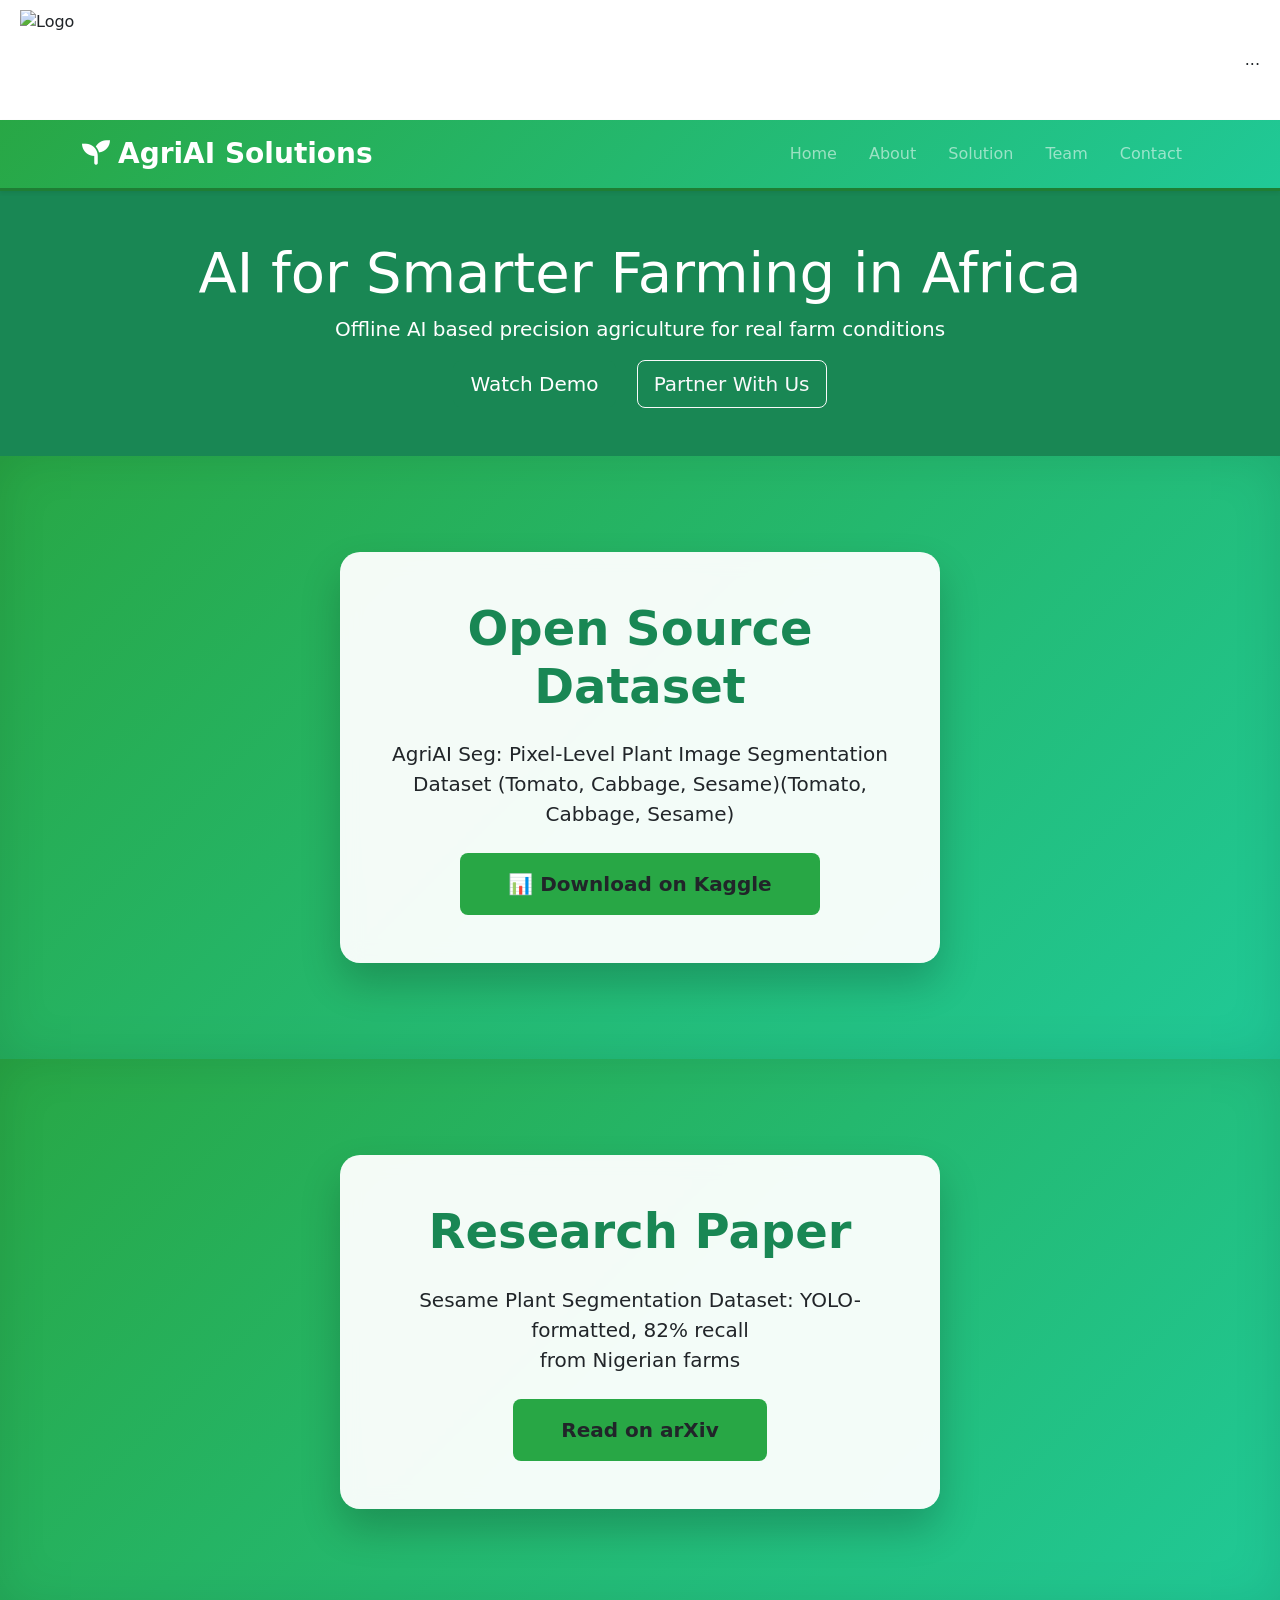
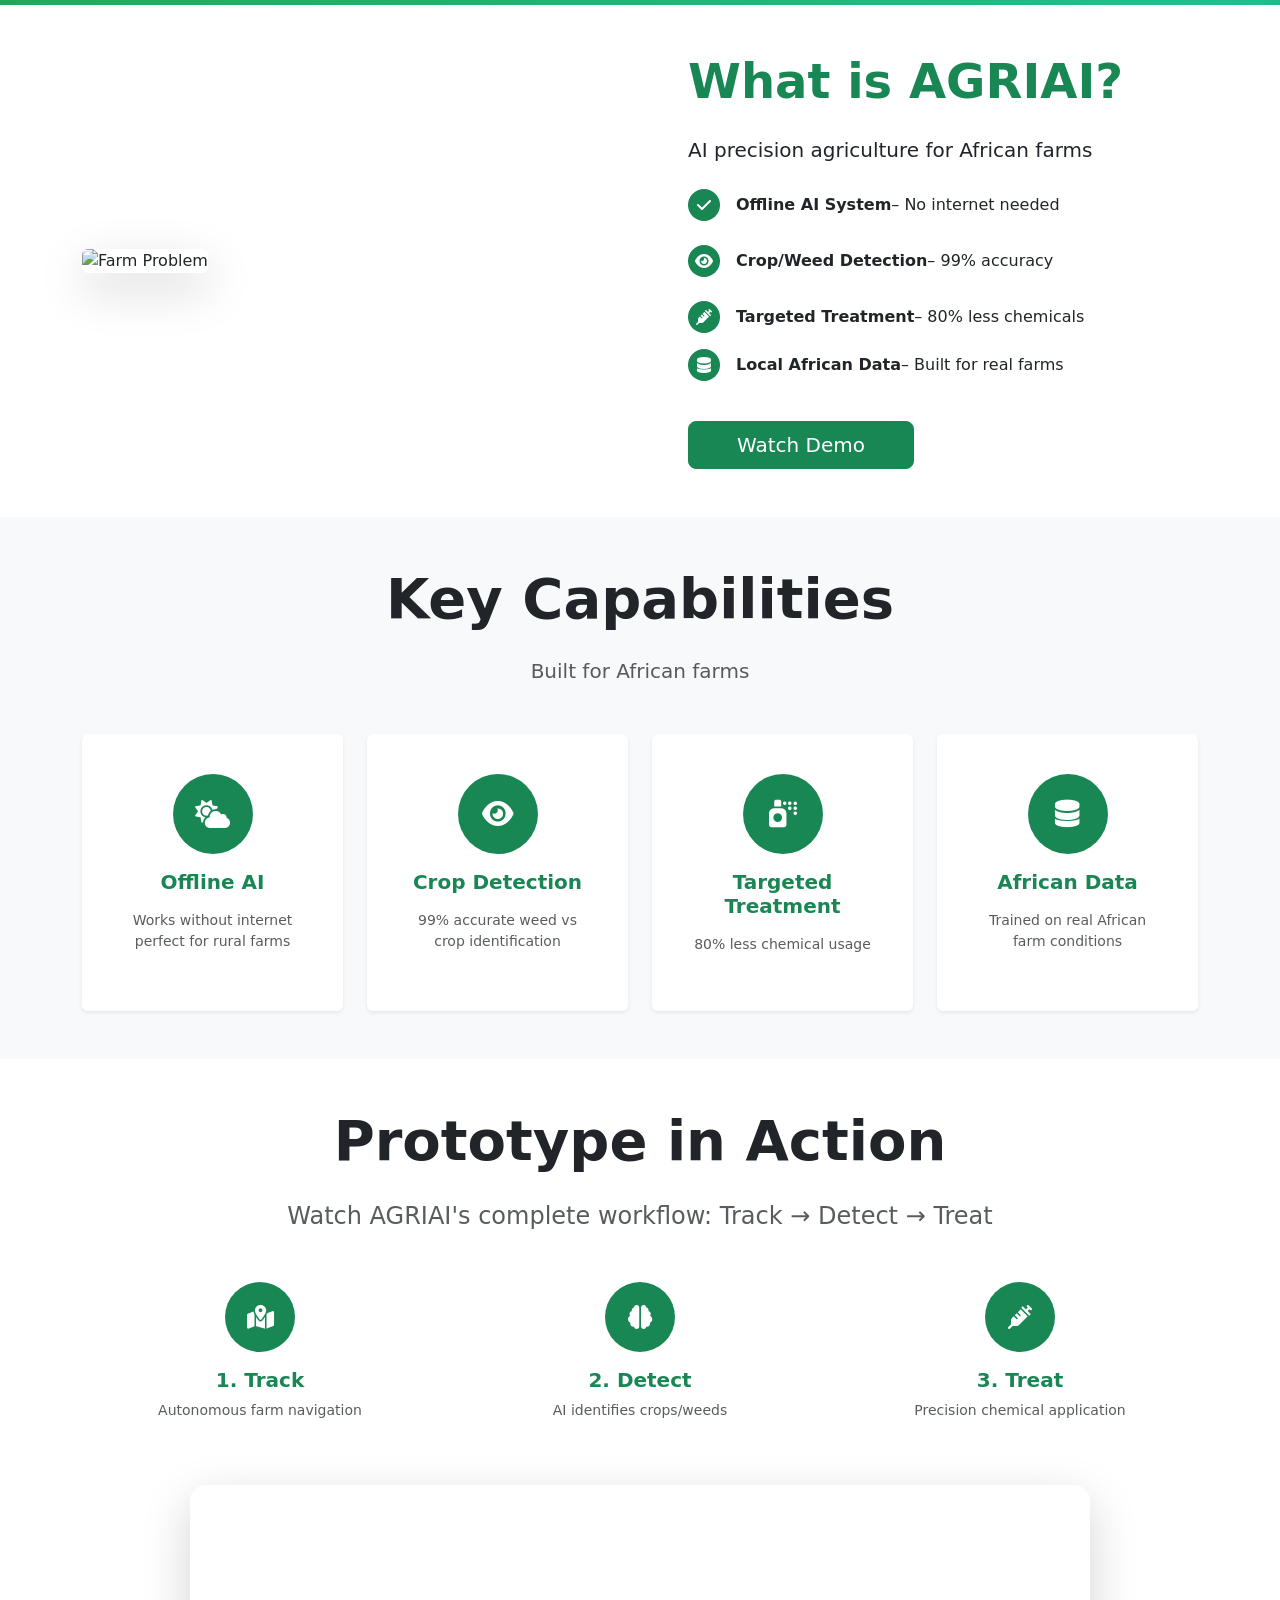
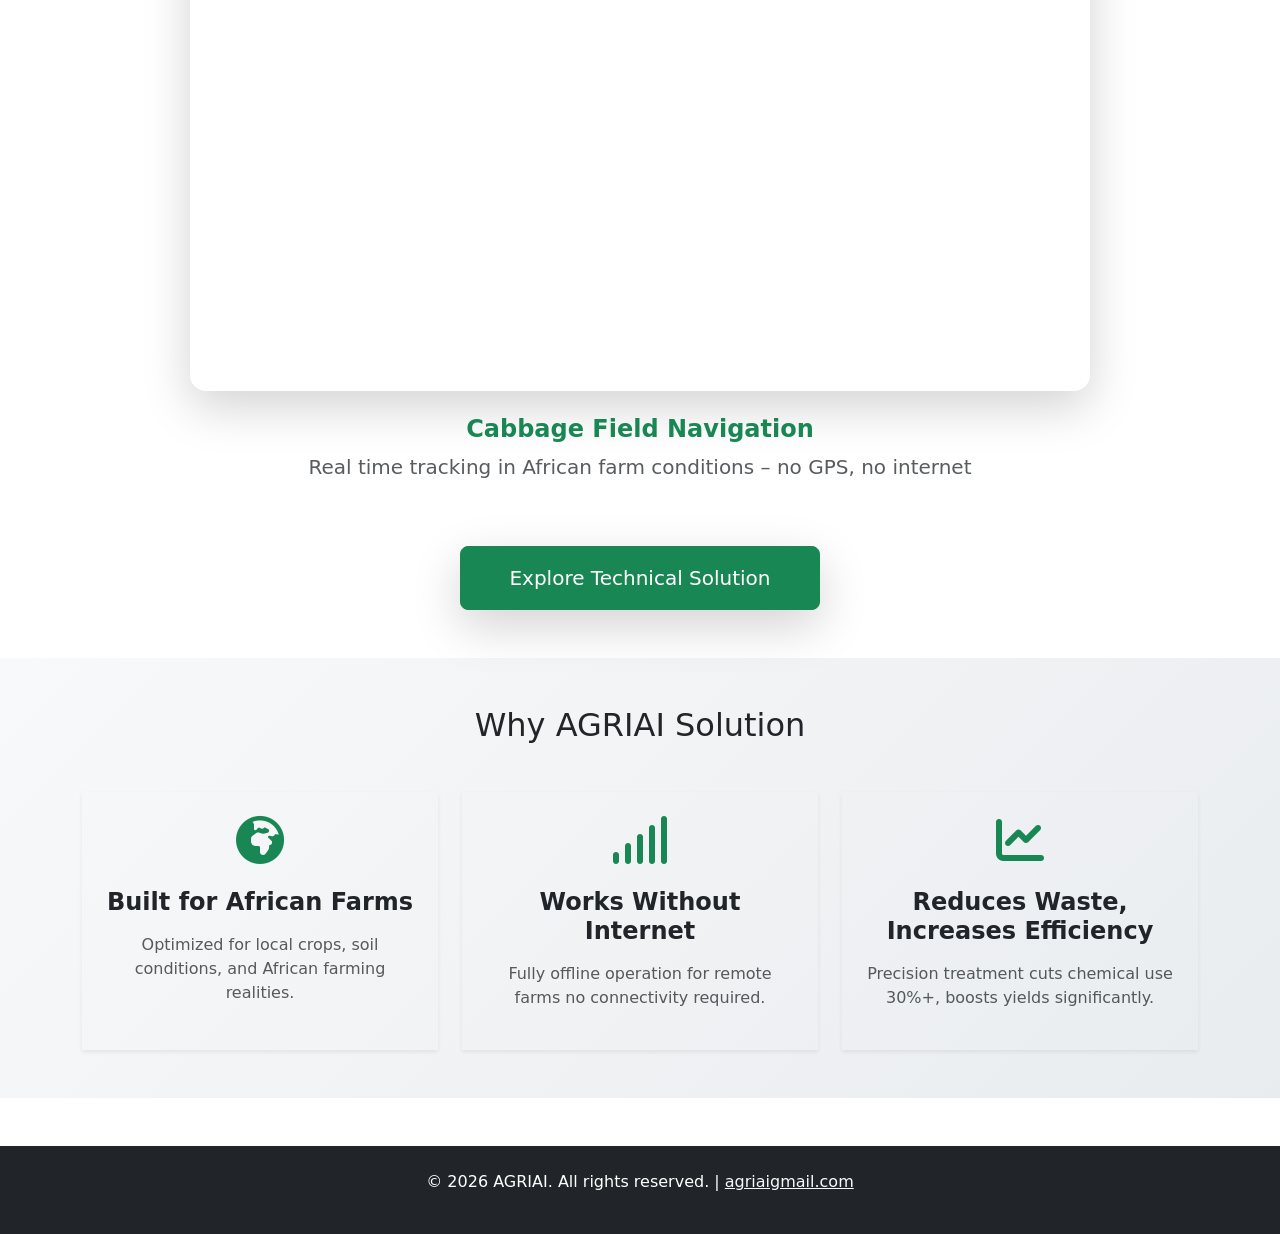
==== Index.html @ 24481a4a "Add files via upload" ====
<!DOCTYPE html>
<html lang="en">
<head>
    
    <meta charset="UTF-8">
    <meta name="viewport" content="width=device-width, initial-scale=1.0">
    <title>AGRiAI Solutions - About</title> <!-- Change title per page -->
    <link href="https://cdn.jsdelivr.net/npm/bootstrap@5.3.0/dist/css/bootstrap.min.css" rel="stylesheet">
    <link rel="stylesheet" href="css/style.css">
    <link rel="stylesheet" href="https://cdnjs.cloudflare.com/ajax/libs/font-awesome/6.0.0/css/all.min.css">

    <meta charset="UTF-8">
    <meta name="viewport" content="width=device-width, initial-scale=1.0">
    <title>Document</title>
    <head>
  <style>
    .header {
      display: flex;
      align-items: center;
      justify-content: space-between;
      padding: 10px 20px;
    }

    .logo {
      height: 100px;
      width: auto;
    }
  </style>
</head>
</head>

    
    <head>
  <link rel="stylesheet" href="style.css">
</head>

<body>
  <header class="header">
    <img src="images/logo.png.png" alt="Logo" class="logo">
    <nav>
      ...
    </nav>
  </header>

    
    
        <!-- PERFECT AGRIAI NAVBAR - Copy to EVERY page -->
<nav class="navbar navbar-expand-lg navbar-dark sticky-top shadow-sm" style="background: linear-gradient(135deg, #28a745, #20c997); border-bottom: 3px solid #1e7e34;">
  <div class="container">
    <!-- Brand -->
    <a class="navbar-brand fw-bold fs-3" href="index.html">
      <i class="fas fa-seedling me-2"></i>AgriAI Solutions
    </a>
    
    <!-- Hamburger Toggler -->
    <button class="navbar-toggler border-0" type="button" data-bs-toggle="collapse" data-bs-target="#navbarNav" aria-controls="navbarNav" aria-expanded="false">
      <span class="navbar-toggler-icon"></span>
    </button>
    
    <!-- Menu Items -->
    <div class="collapse navbar-collapse" id="navbarNav">
      <ul class="navbar-nav ms-auto">
        <li class="nav-item"><a class="nav-link px-3 py-2 fs-6 fw-medium" href="index.html">Home</a></li>
        <li class="nav-item"><a class="nav-link px-3 py-2 fs-6 fw-medium" href="about.html">About</a></li>
        <li class="nav-item"><a class="nav-link px-3 py-2 fs-6 fw-medium" href="solution.html">Solution</a></li>
        <li class="nav-item"><a class="nav-link px-3 py-2 fs-6 fw-medium" href="team.html">Team</a></li>
        <li class="nav-item"><a class="nav-link px-3 py-2 fs-6 fw-medium" href="contact.html">Contact</a></li>
      </ul>
    </div>
  </div>
</nav>
    </nav>

    <!-- Hero Section -->
    <section class="hero bg-success text-white py-5">
        <div class="container text-center">
            <h1 class="display-4">AI for Smarter Farming in Africa</h1>
            <p class="lead">Offline AI based precision agriculture for real farm conditions</p>
            <a href="#demo" class="btn btn-success btn-lg me-3">Watch Demo</a>
            <a href="contact.html" class="btn btn-outline-light btn-lg">Partner With Us</a>
        </div>
    </section>
    <!-- 🌿 NEW: Open Source Dataset - GREEN THEME -->
<section class="py-5 dataset-section text-center position-relative overflow-hidden">
  <style>
    .dataset-section { background: linear-gradient(135deg, #28a745, #20c997); box-shadow: inset 0 0 50px rgba(0,0,0,0.1); }
    .dataset-card { background: rgba(255,255,255,0.95); backdrop-filter: blur(10px); border-radius: 20px; padding: 3rem; box-shadow: 0 20px 40px rgba(0,0,0,0.2); transition: transform 0.3s; }
    .dataset-card:hover { transform: translateY(-10px); }
    .btn-kaggle { background: #28a745; border: none; font-weight: bold; transition: all 0.3s; }
    .btn-kaggle:hover { background: #2be52b; transform: scale(1.05); }
  </style>
  <div class="container py-5">
    <div class="dataset-card mx-auto" style="max-width: 600px;">
      <h2 class="display-5 fw-bold mb-4 text-success">Open Source Dataset</h2>
      <p class="lead mb-4"SAgriAI Seg: Pixel-level <br> AgriAI Seg: Pixel-Level Plant Image Segmentation Dataset (Tomato, Cabbage, Sesame)<strong>(Tomato, Cabbage, Sesame)</strong> </p>
      <a href="https://www.kaggle.com/datasets/agriaisolutions/agriaiseg" class="btn btn-kaggle btn-lg px-5 py-3" target="_blank">
        📊 Download on Kaggle
      </a>
      
    </div>
  </div>
  
</section>
<section class="py-5 dataset-section text-center position-relative overflow-hidden">
  <style>
    .dataset-section { background: linear-gradient(135deg, #28a745, #20c997); box-shadow: inset 0 0 50px rgba(0,0,0,0.1); }
    .dataset-card { background: rgba(255,255,255,0.95); backdrop-filter: blur(10px); border-radius: 20px; padding: 3rem; box-shadow: 0 20px 40px rgba(0,0,0,0.2); transition: transform 0.3s; }
    .dataset-card:hover { transform: translateY(-10px); }
    .btn-kaggle { background: #28a745; border: none; font-weight: bold; transition: all 0.3s; }
    .btn-kaggle:hover { background: #2be52b; transform: scale(1.05); }
  </style>
  <div class="container py-5">
    <div class="dataset-card mx-auto" style="max-width: 600px;">
      <h2 class="display-5 fw-bold mb-4 text-success">Research Paper</h2>
      <p class="lead mb-4">Sesame Plant Segmentation Dataset: YOLO-formatted, 82% recall<br><strong></strong> from Nigerian farms</p>
      <a href="
https://arxiv.org/abs/2601.07970" class="btn btn-kaggle btn-lg px-5 py-3" target="_blank">
        Read on arXiv
      </a>
      
    </div>
  </div>
  
</section>

 <!-- What is AGRIAI - ICONS WORKING -->
<section class="py-5">
  <div class="container">
    <div class="row g-4 align-items-center">
      <!-- Left: Problem -->
      <div class="col-lg-6">
        <img src="images/farmproblem.jpg" class="img-fluid rounded shadow-lg" alt="Farm Problem">
      </div>
      
      <!-- Right: Solution + Capabilities -->
      <div class="col-lg-6 ps-lg-5">
        <h2 class="display-5 fw-bold text-success mb-4">What is AGRIAI?</h2>
        <p class="lead mb-4">AI precision agriculture for African farms</p>
        
        <!-- Key Capabilities LIST (No broken icons) -->
        <div class="row g-3 mb-4">
          <div class="col-12">
            <div class="d-flex align-items-center mb-2">
              <span class="bg-success text-white rounded-circle me-3 d-flex align-items-center justify-content-center" style="width: 32px; height: 32px;">
                <i class="fas fa-check"></i>
              </span>
              <strong>Offline AI System</strong> – No internet needed
            </div>
          </div>
          <div class="col-12">
            <div class="d-flex align-items-center mb-2">
              <span class="bg-success text-white rounded-circle me-3 d-flex align-items-center justify-content-center" style="width: 32px; height: 32px;">
                <i class="fas fa-eye"></i>
              </span>
              <strong>Crop/Weed Detection</strong> – 99% accuracy
            </div>
          </div>
          <div class="col-12">
            <div class="d-flex align-items-center">
              <span class="bg-success text-white rounded-circle me-3 d-flex align-items-center justify-content-center" style="width: 32px; height: 32px;">
                <i class="fas fa-syringe"></i>
              </span>
              <strong>Targeted Treatment</strong> – 80% less chemicals
            </div>
          </div>
          <div class="col-12">
            <div class="d-flex align-items-center">
              <span class="bg-success text-white rounded-circle me-3 d-flex align-items-center justify-content-center" style="width: 32px; height: 32px;">
                <i class="fas fa-database"></i>
              </span>
              <strong>Local African Data</strong> – Built for real farms
            </div>
          </div>
        </div>
        
        <a href="#demo" class="btn btn-success btn-lg px-5 mt-3">Watch Demo</a>
      </div>
    </div>
  </div>
</section>

<!-- Key Capabilities - SINGLE ROW -->
<section class="py-5 bg-light">
  <div class="container">
    <div class="text-center mb-5">
      <h2 class="display-4 fw-bold mb-4">Key Capabilities</h2>
      <p class="lead text-muted">Built for African farms</p>
    </div>
    
    <!-- SINGLE ROW - 4 Cards Horizontal -->
    <div class="row g-4">
      <!-- 1. Offline AI -->
      <div class="col-lg-3 col-md-6">
        <div class="card h-100 border-0 shadow-sm text-center p-4 hover-lift">
          <div class="card-body">
            <div class="bg-success rounded-circle mx-auto mb-3 d-flex align-items-center justify-content-center" 
                 style="width: 80px; height: 80px;">
              <i class="fas fa-cloud-sun fs-3 text-white"></i>
            </div>
            <h5 class="fw-bold text-success mb-3">Offline AI</h5>
            <p class="text-muted small">Works without internet  perfect for rural farms</p>
          </div>
        </div>
      </div>
      
      <!-- 2. Crop/Weed Detection -->
      <div class="col-lg-3 col-md-6">
        <div class="card h-100 border-0 shadow-sm text-center p-4 hover-lift">
          <div class="card-body">
            <div class="bg-success rounded-circle mx-auto mb-3 d-flex align-items-center justify-content-center" 
                 style="width: 80px; height: 80px;">
              <i class="fas fa-eye fs-3 text-white"></i>
            </div>
            <h5 class="fw-bold text-success mb-3">Crop Detection</h5>
            <p class="text-muted small">99% accurate weed vs crop identification</p>
          </div>
        </div>
      </div>
      
      <!-- 3. Targeted Treatment -->
      <div class="col-lg-3 col-md-6">
        <div class="card h-100 border-0 shadow-sm text-center p-4 hover-lift">
          <div class="card-body">
            <div class="bg-success rounded-circle mx-auto mb-3 d-flex align-items-center justify-content-center" 
                 style="width: 80px; height: 80px;">
              <i class="fas fa-spray-can fs-3 text-white"></i>
            </div>
            <h5 class="fw-bold text-success mb-3">Targeted Treatment</h5>
            <p class="text-muted small">80% less chemical usage</p>
          </div>
        </div>
      </div>
      
      <!-- 4. Local Data -->
      <div class="col-lg-3 col-md-6">
        <div class="card h-100 border-0 shadow-sm text-center p-4 hover-lift">
          <div class="card-body">
            <div class="bg-success rounded-circle mx-auto mb-3 d-flex align-items-center justify-content-center" 
                 style="width: 80px; height: 80px;">
              <i class="fas fa-database fs-3 text-white"></i>
            </div>
            <h5 class="fw-bold text-success mb-3">African Data</h5>
            <p class="text-muted small">Trained on real African farm conditions</p>
          </div>
        </div>
      </div>
    </div>
  </div>
</section>
<!-- Prototype Demo - FULLY STYLED -->
<section id="demo" class="py-5 bg-gradient" style="background: linear-gradient(135deg, #f8f9fa 0%, #e9ecef 100%);">
  <div class="container">
    <!-- Header -->
    <div class="text-center mb-5">
      <h2 class="display-4 fw-bold mb-4 text-dark">Prototype in Action</h2>
      <p class="lead text-muted fs-4">Watch AGRIAI's complete workflow: Track → Detect → Treat</p>
    </div>

    <!-- Workflow Steps (Above Video) -->
    <div class="row g-4 mb-5">
      <div class="col-md-4 text-center">
        <div class="icon-circle bg-success text-white rounded-circle mx-auto mb-3 d-flex align-items-center justify-content-center" style="width: 70px; height: 70px;">
          <i class="fas fa-map-marked-alt fs-4"></i>
        </div>
        <h5 class="fw-bold text-success mb-2">1. Track</h5>
        <p class="text-muted small">Autonomous farm navigation</p>
      </div>
      <div class="col-md-4 text-center">
        <div class="icon-circle bg-success text-white rounded-circle mx-auto mb-3 d-flex align-items-center justify-content-center" style="width: 70px; height: 70px;">
          <i class="fas fa-brain fs-4"></i>
        </div>
        <h5 class="fw-bold text-success mb-2">2. Detect</h5>
        <p class="text-muted small">AI identifies crops/weeds</p>
      </div>
      <div class="col-md-4 text-center">
        <div class="icon-circle bg-success text-white rounded-circle mx-auto mb-3 d-flex align-items-center justify-content-center" style="width: 70px; height: 70px;">
          <i class="fas fa-syringe fs-4"></i>
        </div>
        <h5 class="fw-bold text-success mb-2">3. Treat</h5>
        <p class="text-muted small">Precision chemical application</p>
      </div>
    </div>

    <!-- Main Video (Cabbage Tracking) -->
    <div class="row justify-content-center mb-5">
      <div class="col-lg-10">
        <div class="video-container shadow-lg rounded-4 overflow-hidden mx-auto" style="max-width: 900px;">
          <div class="ratio ratio-16x9">
            <iframe src"https://youtu.be/qdb8jlCq48s?si=jYb78cf3N_MJBEhW" 
                    title="AGRIAI Cabbage Field Tracking" 
                    allowfullscreen 
                    loading="lazy"></iframe>
          </div>
        </div>
        <div class="text-center mt-4">
          <h4 class="fw-bold text-success mb-2">Cabbage Field Navigation</h4>
          <p class="lead text-muted fs-5">
            Real time tracking in African farm conditions – <strong>no GPS, no internet</strong>
          </p>
        </div>
      </div>
    </div>

    <!-- CTA -->
    <div class="text-center">
      <a href="solution.html" class="btn btn-success btn-lg px-5 py-3 shadow-lg hover-scale">
        Explore Technical Solution
      </a>
    </div>
  </div>
</section>
<!-- Why AGRIAI (Styled) -->
<section class="py-5" style="background: linear-gradient(135deg, #f8f9fa 0%, #e9ecef 100%);">
    <div class="container">
        <h2 class="text-center mb-5">Why AGRIAI Solution</h2>
        <div class="row g-4">
            <div class="col-md-4 text-center">
                <div class="why-card p-4 border-0 shadow-sm h-100 transition-all">
                    <i class="fas fa-globe-africa fa-3x text-success mb-4"></i>
                    <h4 class="fw-bold mb-3">Built for African Farms</h4>
                    <p class="text-muted">Optimized for local crops, soil conditions, and African farming realities.</p>
                </div>
            </div>
            <div class="col-md-4 text-center">
                <div class="why-card p-4 border-0 shadow-sm h-100 transition-all">
                    <i class="fas fa-signal fa-3x text-success mb-4"></i>
                    <h4 class="fw-bold mb-3">Works Without Internet</h4>
                    <p class="text-muted">Fully offline operation for remote farms no connectivity required.</p>
                </div>
            </div>
            <div class="col-md-4 text-center">
                <div class="why-card p-4 border-0 shadow-sm h-100 transition-all">
                    <i class="fas fa-chart-line fa-3x text-success mb-4"></i>
                    <h4 class="fw-bold mb-3">Reduces Waste, Increases Efficiency</h4>
                    <p class="text-muted">Precision treatment cuts chemical use 30%+, boosts yields significantly.</p>
                </div>
            </div>
        </div>
    </div>
</section>



    <!-- Footer + nav to other pages -->
    <script src="https://cdn.jsdelivr.net/npm/bootstrap@5.3.0/dist/js/bootstrap.bundle.min.js"></script>
</body>
    <!-- Footer -->
    <footer class="bg-dark text-white text-center py-4 mt-5">
        <p>&copy; 2026 AGRIAI. All rights reserved. | <a href="mailto:agriaigmail.com" class="text-light">agriaigmail.com</a></p>
    </footer>

    <!-- Bootstrap JS (CRITICAL for navbar mobile menu) -->
    <script src="https://cdn.jsdelivr.net/npm/bootstrap@5.3.0/dist/js/bootstrap.bundle.min.js"></script>
    
</body>
</html>
</html>
</body>
</html>
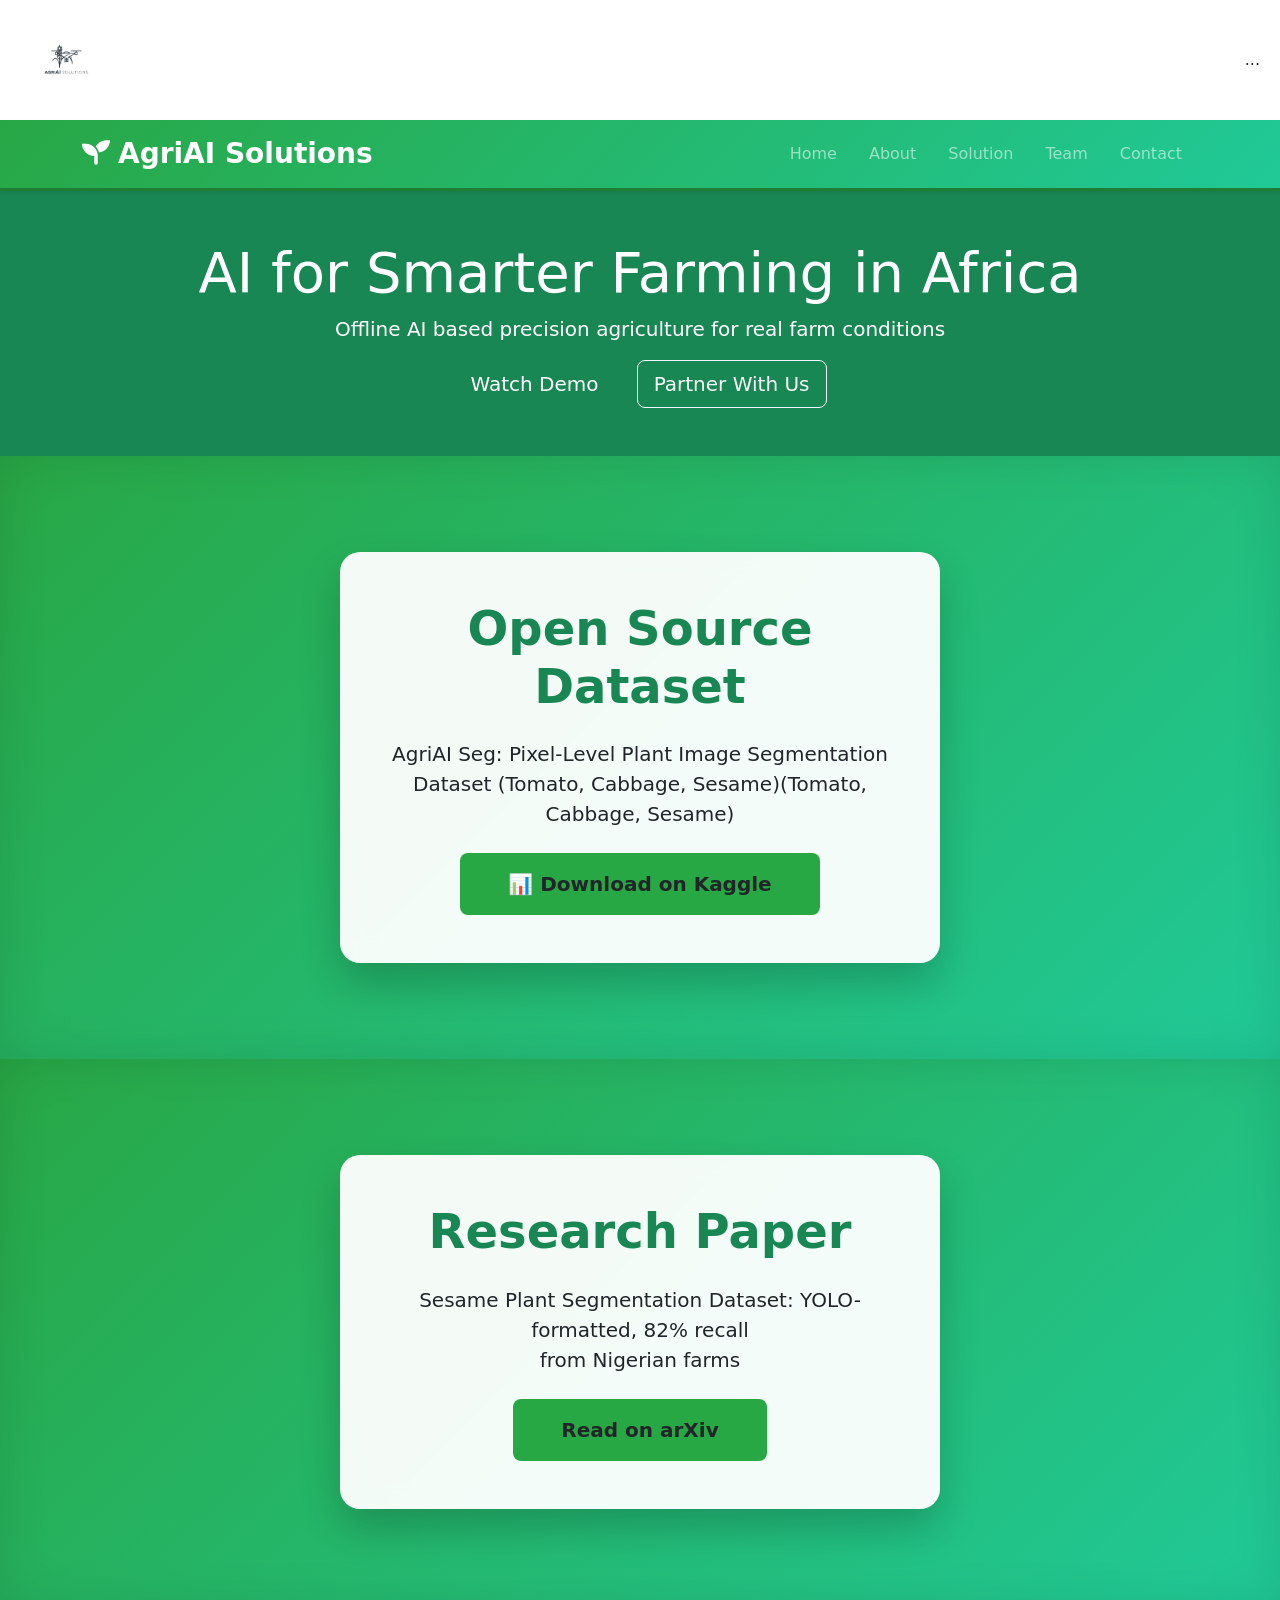
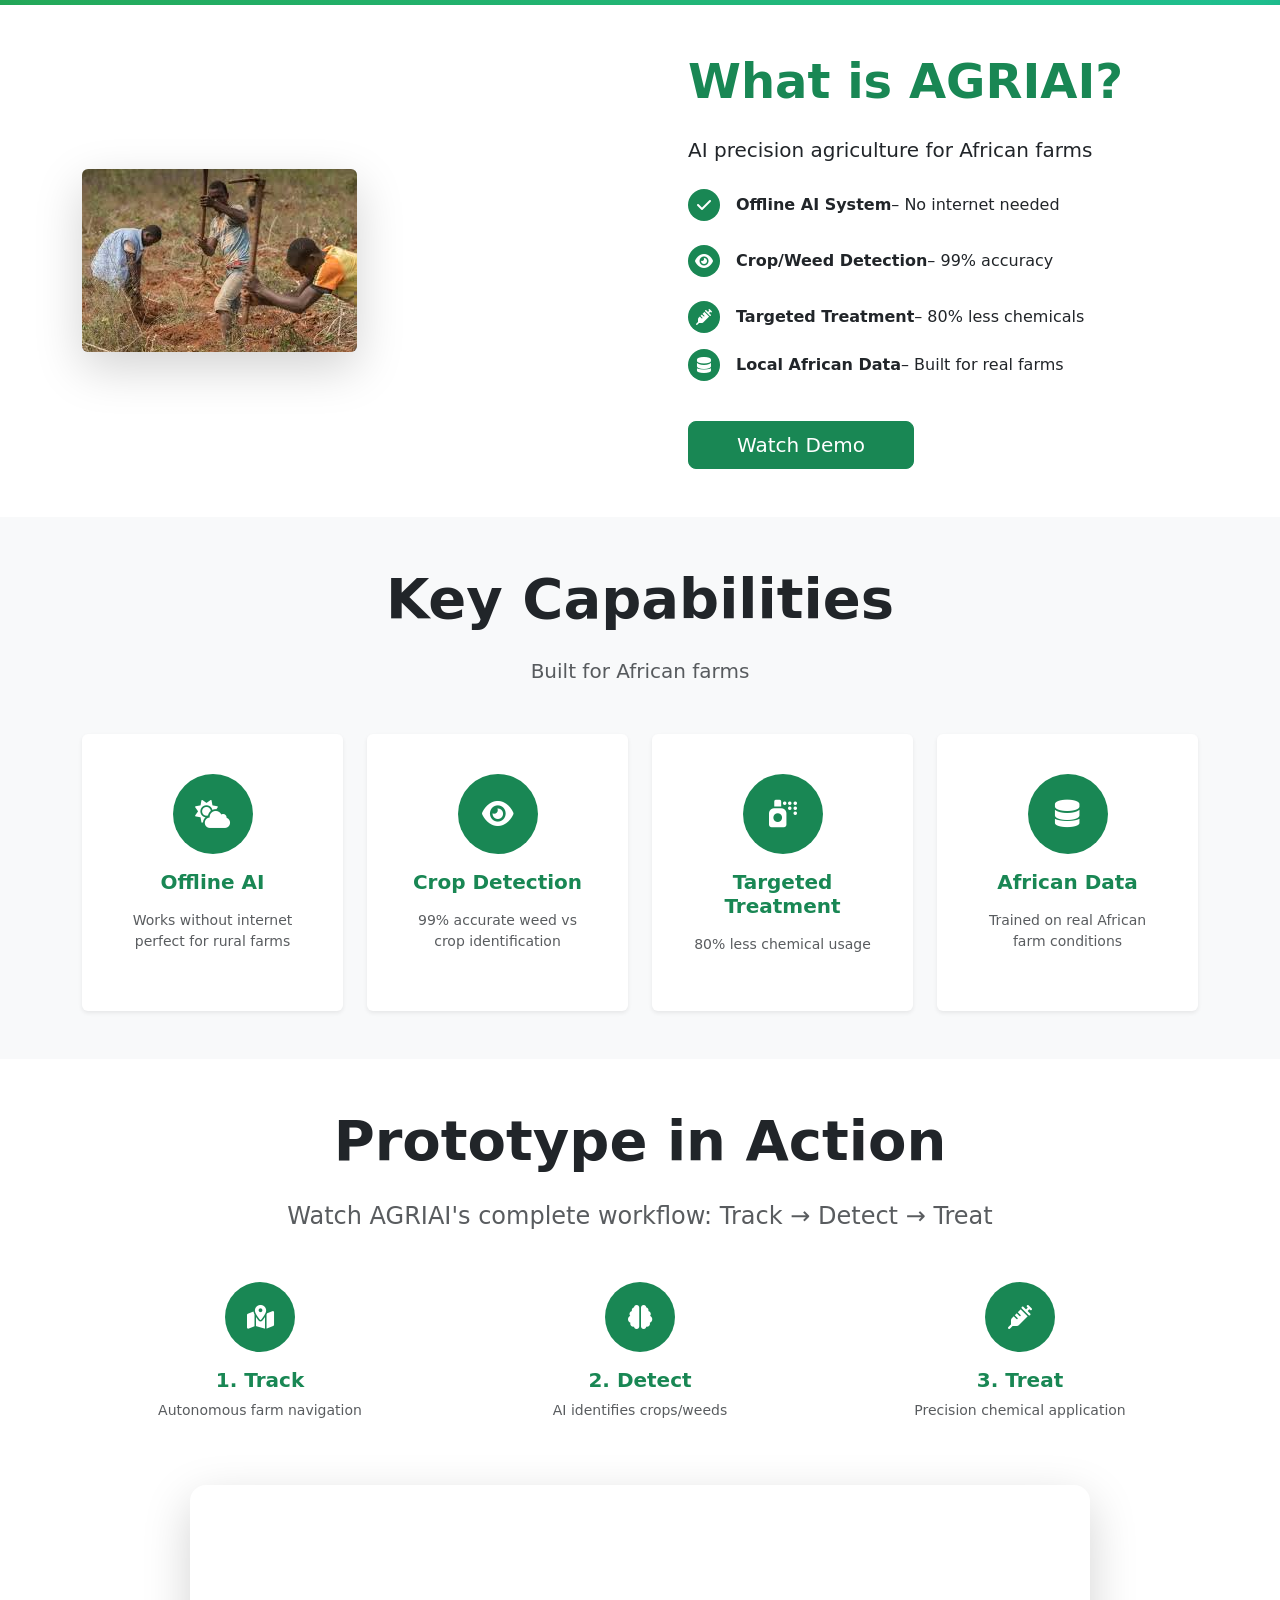
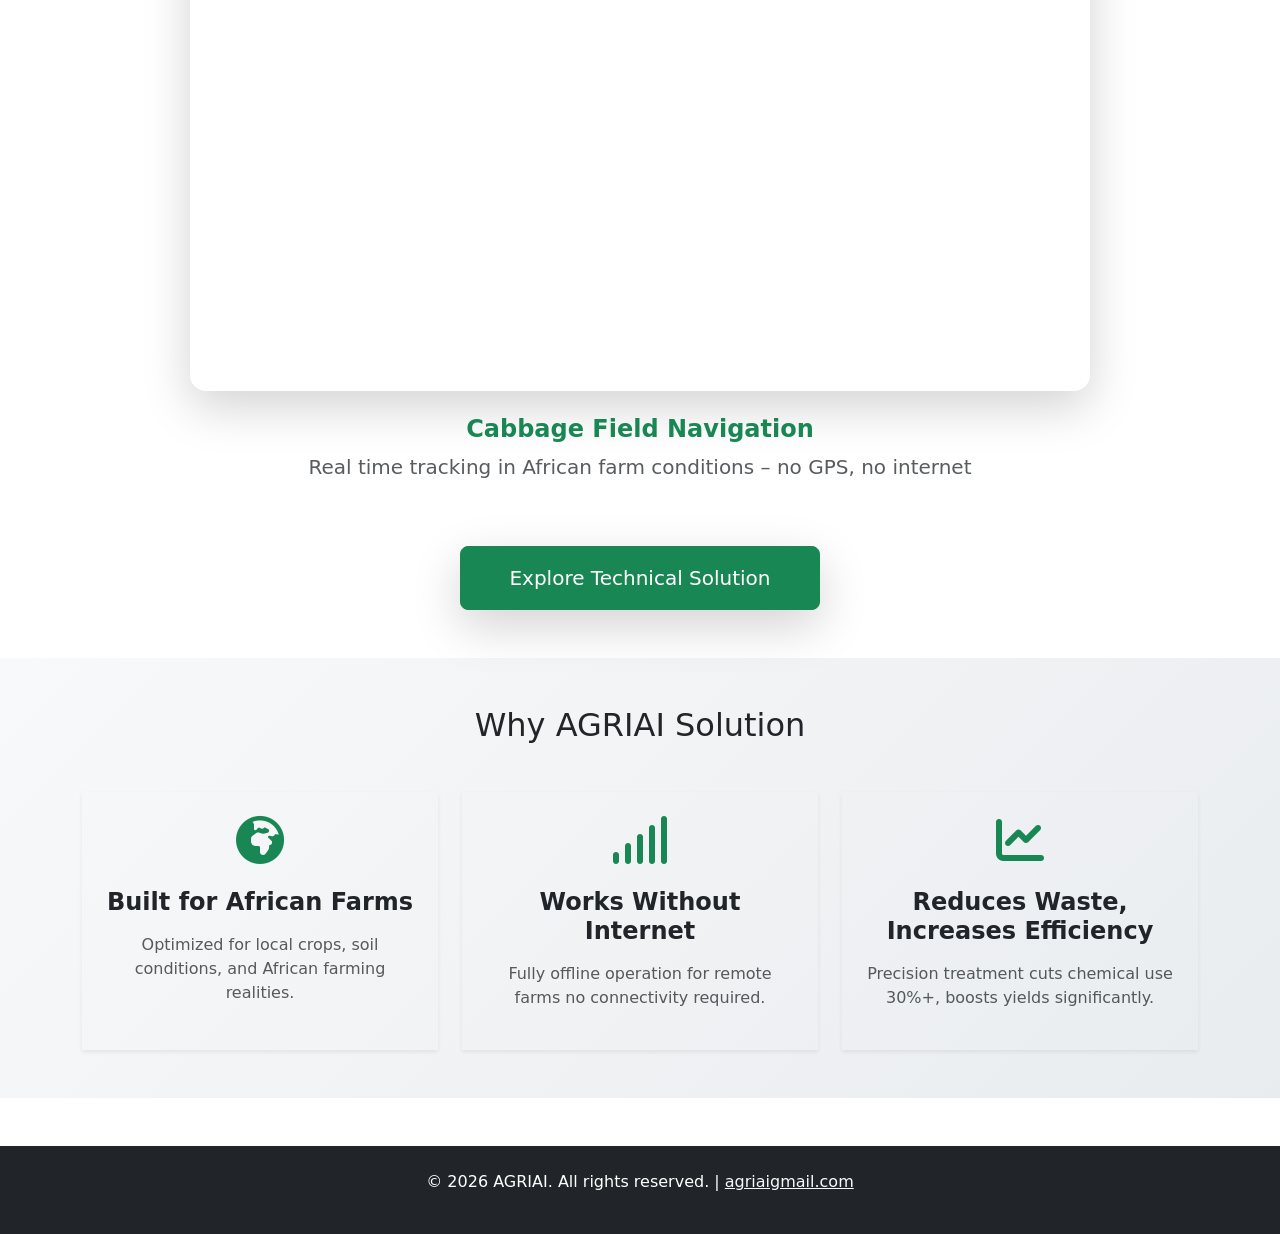
==== commit b908c4b0: "My first commit" ====
--- a/Index.html
+++ b/Index.html
@@ -1,359 +1,359 @@
-<!DOCTYPE html>
-<html lang="en">
-<head>
-    
-    <meta charset="UTF-8">
-    <meta name="viewport" content="width=device-width, initial-scale=1.0">
-    <title>AGRiAI Solutions - About</title> <!-- Change title per page -->
-    <link href="https://cdn.jsdelivr.net/npm/bootstrap@5.3.0/dist/css/bootstrap.min.css" rel="stylesheet">
-    <link rel="stylesheet" href="css/style.css">
-    <link rel="stylesheet" href="https://cdnjs.cloudflare.com/ajax/libs/font-awesome/6.0.0/css/all.min.css">
-
-    <meta charset="UTF-8">
-    <meta name="viewport" content="width=device-width, initial-scale=1.0">
-    <title>Document</title>
-    <head>
-  <style>
-    .header {
-      display: flex;
-      align-items: center;
-      justify-content: space-between;
-      padding: 10px 20px;
-    }
-
-    .logo {
-      height: 100px;
-      width: auto;
-    }
-  </style>
-</head>
-</head>
-
-    
-    <head>
-  <link rel="stylesheet" href="style.css">
-</head>
-
-<body>
-  <header class="header">
-    <img src="images/logo.png.png" alt="Logo" class="logo">
-    <nav>
-      ...
-    </nav>
-  </header>
-
-    
-    
-        <!-- PERFECT AGRIAI NAVBAR - Copy to EVERY page -->
-<nav class="navbar navbar-expand-lg navbar-dark sticky-top shadow-sm" style="background: linear-gradient(135deg, #28a745, #20c997); border-bottom: 3px solid #1e7e34;">
-  <div class="container">
-    <!-- Brand -->
-    <a class="navbar-brand fw-bold fs-3" href="index.html">
-      <i class="fas fa-seedling me-2"></i>AgriAI Solutions
-    </a>
-    
-    <!-- Hamburger Toggler -->
-    <button class="navbar-toggler border-0" type="button" data-bs-toggle="collapse" data-bs-target="#navbarNav" aria-controls="navbarNav" aria-expanded="false">
-      <span class="navbar-toggler-icon"></span>
-    </button>
-    
-    <!-- Menu Items -->
-    <div class="collapse navbar-collapse" id="navbarNav">
-      <ul class="navbar-nav ms-auto">
-        <li class="nav-item"><a class="nav-link px-3 py-2 fs-6 fw-medium" href="index.html">Home</a></li>
-        <li class="nav-item"><a class="nav-link px-3 py-2 fs-6 fw-medium" href="about.html">About</a></li>
-        <li class="nav-item"><a class="nav-link px-3 py-2 fs-6 fw-medium" href="solution.html">Solution</a></li>
-        <li class="nav-item"><a class="nav-link px-3 py-2 fs-6 fw-medium" href="team.html">Team</a></li>
-        <li class="nav-item"><a class="nav-link px-3 py-2 fs-6 fw-medium" href="contact.html">Contact</a></li>
-      </ul>
-    </div>
-  </div>
-</nav>
-    </nav>
-
-    <!-- Hero Section -->
-    <section class="hero bg-success text-white py-5">
-        <div class="container text-center">
-            <h1 class="display-4">AI for Smarter Farming in Africa</h1>
-            <p class="lead">Offline AI based precision agriculture for real farm conditions</p>
-            <a href="#demo" class="btn btn-success btn-lg me-3">Watch Demo</a>
-            <a href="contact.html" class="btn btn-outline-light btn-lg">Partner With Us</a>
-        </div>
-    </section>
-    <!-- 🌿 NEW: Open Source Dataset - GREEN THEME -->
-<section class="py-5 dataset-section text-center position-relative overflow-hidden">
-  <style>
-    .dataset-section { background: linear-gradient(135deg, #28a745, #20c997); box-shadow: inset 0 0 50px rgba(0,0,0,0.1); }
-    .dataset-card { background: rgba(255,255,255,0.95); backdrop-filter: blur(10px); border-radius: 20px; padding: 3rem; box-shadow: 0 20px 40px rgba(0,0,0,0.2); transition: transform 0.3s; }
-    .dataset-card:hover { transform: translateY(-10px); }
-    .btn-kaggle { background: #28a745; border: none; font-weight: bold; transition: all 0.3s; }
-    .btn-kaggle:hover { background: #2be52b; transform: scale(1.05); }
-  </style>
-  <div class="container py-5">
-    <div class="dataset-card mx-auto" style="max-width: 600px;">
-      <h2 class="display-5 fw-bold mb-4 text-success">Open Source Dataset</h2>
-      <p class="lead mb-4"SAgriAI Seg: Pixel-level <br> AgriAI Seg: Pixel-Level Plant Image Segmentation Dataset (Tomato, Cabbage, Sesame)<strong>(Tomato, Cabbage, Sesame)</strong> </p>
-      <a href="https://www.kaggle.com/datasets/agriaisolutions/agriaiseg" class="btn btn-kaggle btn-lg px-5 py-3" target="_blank">
-        📊 Download on Kaggle
-      </a>
-      
-    </div>
-  </div>
-  
-</section>
-<section class="py-5 dataset-section text-center position-relative overflow-hidden">
-  <style>
-    .dataset-section { background: linear-gradient(135deg, #28a745, #20c997); box-shadow: inset 0 0 50px rgba(0,0,0,0.1); }
-    .dataset-card { background: rgba(255,255,255,0.95); backdrop-filter: blur(10px); border-radius: 20px; padding: 3rem; box-shadow: 0 20px 40px rgba(0,0,0,0.2); transition: transform 0.3s; }
-    .dataset-card:hover { transform: translateY(-10px); }
-    .btn-kaggle { background: #28a745; border: none; font-weight: bold; transition: all 0.3s; }
-    .btn-kaggle:hover { background: #2be52b; transform: scale(1.05); }
-  </style>
-  <div class="container py-5">
-    <div class="dataset-card mx-auto" style="max-width: 600px;">
-      <h2 class="display-5 fw-bold mb-4 text-success">Research Paper</h2>
-      <p class="lead mb-4">Sesame Plant Segmentation Dataset: YOLO-formatted, 82% recall<br><strong></strong> from Nigerian farms</p>
-      <a href="
-https://arxiv.org/abs/2601.07970" class="btn btn-kaggle btn-lg px-5 py-3" target="_blank">
-        Read on arXiv
-      </a>
-      
-    </div>
-  </div>
-  
-</section>
-
- <!-- What is AGRIAI - ICONS WORKING -->
-<section class="py-5">
-  <div class="container">
-    <div class="row g-4 align-items-center">
-      <!-- Left: Problem -->
-      <div class="col-lg-6">
-        <img src="images/farmproblem.jpg" class="img-fluid rounded shadow-lg" alt="Farm Problem">
-      </div>
-      
-      <!-- Right: Solution + Capabilities -->
-      <div class="col-lg-6 ps-lg-5">
-        <h2 class="display-5 fw-bold text-success mb-4">What is AGRIAI?</h2>
-        <p class="lead mb-4">AI precision agriculture for African farms</p>
-        
-        <!-- Key Capabilities LIST (No broken icons) -->
-        <div class="row g-3 mb-4">
-          <div class="col-12">
-            <div class="d-flex align-items-center mb-2">
-              <span class="bg-success text-white rounded-circle me-3 d-flex align-items-center justify-content-center" style="width: 32px; height: 32px;">
-                <i class="fas fa-check"></i>
-              </span>
-              <strong>Offline AI System</strong> – No internet needed
-            </div>
-          </div>
-          <div class="col-12">
-            <div class="d-flex align-items-center mb-2">
-              <span class="bg-success text-white rounded-circle me-3 d-flex align-items-center justify-content-center" style="width: 32px; height: 32px;">
-                <i class="fas fa-eye"></i>
-              </span>
-              <strong>Crop/Weed Detection</strong> – 99% accuracy
-            </div>
-          </div>
-          <div class="col-12">
-            <div class="d-flex align-items-center">
-              <span class="bg-success text-white rounded-circle me-3 d-flex align-items-center justify-content-center" style="width: 32px; height: 32px;">
-                <i class="fas fa-syringe"></i>
-              </span>
-              <strong>Targeted Treatment</strong> – 80% less chemicals
-            </div>
-          </div>
-          <div class="col-12">
-            <div class="d-flex align-items-center">
-              <span class="bg-success text-white rounded-circle me-3 d-flex align-items-center justify-content-center" style="width: 32px; height: 32px;">
-                <i class="fas fa-database"></i>
-              </span>
-              <strong>Local African Data</strong> – Built for real farms
-            </div>
-          </div>
-        </div>
-        
-        <a href="#demo" class="btn btn-success btn-lg px-5 mt-3">Watch Demo</a>
-      </div>
-    </div>
-  </div>
-</section>
-
-<!-- Key Capabilities - SINGLE ROW -->
-<section class="py-5 bg-light">
-  <div class="container">
-    <div class="text-center mb-5">
-      <h2 class="display-4 fw-bold mb-4">Key Capabilities</h2>
-      <p class="lead text-muted">Built for African farms</p>
-    </div>
-    
-    <!-- SINGLE ROW - 4 Cards Horizontal -->
-    <div class="row g-4">
-      <!-- 1. Offline AI -->
-      <div class="col-lg-3 col-md-6">
-        <div class="card h-100 border-0 shadow-sm text-center p-4 hover-lift">
-          <div class="card-body">
-            <div class="bg-success rounded-circle mx-auto mb-3 d-flex align-items-center justify-content-center" 
-                 style="width: 80px; height: 80px;">
-              <i class="fas fa-cloud-sun fs-3 text-white"></i>
-            </div>
-            <h5 class="fw-bold text-success mb-3">Offline AI</h5>
-            <p class="text-muted small">Works without internet  perfect for rural farms</p>
-          </div>
-        </div>
-      </div>
-      
-      <!-- 2. Crop/Weed Detection -->
-      <div class="col-lg-3 col-md-6">
-        <div class="card h-100 border-0 shadow-sm text-center p-4 hover-lift">
-          <div class="card-body">
-            <div class="bg-success rounded-circle mx-auto mb-3 d-flex align-items-center justify-content-center" 
-                 style="width: 80px; height: 80px;">
-              <i class="fas fa-eye fs-3 text-white"></i>
-            </div>
-            <h5 class="fw-bold text-success mb-3">Crop Detection</h5>
-            <p class="text-muted small">99% accurate weed vs crop identification</p>
-          </div>
-        </div>
-      </div>
-      
-      <!-- 3. Targeted Treatment -->
-      <div class="col-lg-3 col-md-6">
-        <div class="card h-100 border-0 shadow-sm text-center p-4 hover-lift">
-          <div class="card-body">
-            <div class="bg-success rounded-circle mx-auto mb-3 d-flex align-items-center justify-content-center" 
-                 style="width: 80px; height: 80px;">
-              <i class="fas fa-spray-can fs-3 text-white"></i>
-            </div>
-            <h5 class="fw-bold text-success mb-3">Targeted Treatment</h5>
-            <p class="text-muted small">80% less chemical usage</p>
-          </div>
-        </div>
-      </div>
-      
-      <!-- 4. Local Data -->
-      <div class="col-lg-3 col-md-6">
-        <div class="card h-100 border-0 shadow-sm text-center p-4 hover-lift">
-          <div class="card-body">
-            <div class="bg-success rounded-circle mx-auto mb-3 d-flex align-items-center justify-content-center" 
-                 style="width: 80px; height: 80px;">
-              <i class="fas fa-database fs-3 text-white"></i>
-            </div>
-            <h5 class="fw-bold text-success mb-3">African Data</h5>
-            <p class="text-muted small">Trained on real African farm conditions</p>
-          </div>
-        </div>
-      </div>
-    </div>
-  </div>
-</section>
-<!-- Prototype Demo - FULLY STYLED -->
-<section id="demo" class="py-5 bg-gradient" style="background: linear-gradient(135deg, #f8f9fa 0%, #e9ecef 100%);">
-  <div class="container">
-    <!-- Header -->
-    <div class="text-center mb-5">
-      <h2 class="display-4 fw-bold mb-4 text-dark">Prototype in Action</h2>
-      <p class="lead text-muted fs-4">Watch AGRIAI's complete workflow: Track → Detect → Treat</p>
-    </div>
-
-    <!-- Workflow Steps (Above Video) -->
-    <div class="row g-4 mb-5">
-      <div class="col-md-4 text-center">
-        <div class="icon-circle bg-success text-white rounded-circle mx-auto mb-3 d-flex align-items-center justify-content-center" style="width: 70px; height: 70px;">
-          <i class="fas fa-map-marked-alt fs-4"></i>
-        </div>
-        <h5 class="fw-bold text-success mb-2">1. Track</h5>
-        <p class="text-muted small">Autonomous farm navigation</p>
-      </div>
-      <div class="col-md-4 text-center">
-        <div class="icon-circle bg-success text-white rounded-circle mx-auto mb-3 d-flex align-items-center justify-content-center" style="width: 70px; height: 70px;">
-          <i class="fas fa-brain fs-4"></i>
-        </div>
-        <h5 class="fw-bold text-success mb-2">2. Detect</h5>
-        <p class="text-muted small">AI identifies crops/weeds</p>
-      </div>
-      <div class="col-md-4 text-center">
-        <div class="icon-circle bg-success text-white rounded-circle mx-auto mb-3 d-flex align-items-center justify-content-center" style="width: 70px; height: 70px;">
-          <i class="fas fa-syringe fs-4"></i>
-        </div>
-        <h5 class="fw-bold text-success mb-2">3. Treat</h5>
-        <p class="text-muted small">Precision chemical application</p>
-      </div>
-    </div>
-
-    <!-- Main Video (Cabbage Tracking) -->
-    <div class="row justify-content-center mb-5">
-      <div class="col-lg-10">
-        <div class="video-container shadow-lg rounded-4 overflow-hidden mx-auto" style="max-width: 900px;">
-          <div class="ratio ratio-16x9">
-            <iframe src"https://youtu.be/qdb8jlCq48s?si=jYb78cf3N_MJBEhW" 
-                    title="AGRIAI Cabbage Field Tracking" 
-                    allowfullscreen 
-                    loading="lazy"></iframe>
-          </div>
-        </div>
-        <div class="text-center mt-4">
-          <h4 class="fw-bold text-success mb-2">Cabbage Field Navigation</h4>
-          <p class="lead text-muted fs-5">
-            Real time tracking in African farm conditions – <strong>no GPS, no internet</strong>
-          </p>
-        </div>
-      </div>
-    </div>
-
-    <!-- CTA -->
-    <div class="text-center">
-      <a href="solution.html" class="btn btn-success btn-lg px-5 py-3 shadow-lg hover-scale">
-        Explore Technical Solution
-      </a>
-    </div>
-  </div>
-</section>
-<!-- Why AGRIAI (Styled) -->
-<section class="py-5" style="background: linear-gradient(135deg, #f8f9fa 0%, #e9ecef 100%);">
-    <div class="container">
-        <h2 class="text-center mb-5">Why AGRIAI Solution</h2>
-        <div class="row g-4">
-            <div class="col-md-4 text-center">
-                <div class="why-card p-4 border-0 shadow-sm h-100 transition-all">
-                    <i class="fas fa-globe-africa fa-3x text-success mb-4"></i>
-                    <h4 class="fw-bold mb-3">Built for African Farms</h4>
-                    <p class="text-muted">Optimized for local crops, soil conditions, and African farming realities.</p>
-                </div>
-            </div>
-            <div class="col-md-4 text-center">
-                <div class="why-card p-4 border-0 shadow-sm h-100 transition-all">
-                    <i class="fas fa-signal fa-3x text-success mb-4"></i>
-                    <h4 class="fw-bold mb-3">Works Without Internet</h4>
-                    <p class="text-muted">Fully offline operation for remote farms no connectivity required.</p>
-                </div>
-            </div>
-            <div class="col-md-4 text-center">
-                <div class="why-card p-4 border-0 shadow-sm h-100 transition-all">
-                    <i class="fas fa-chart-line fa-3x text-success mb-4"></i>
-                    <h4 class="fw-bold mb-3">Reduces Waste, Increases Efficiency</h4>
-                    <p class="text-muted">Precision treatment cuts chemical use 30%+, boosts yields significantly.</p>
-                </div>
-            </div>
-        </div>
-    </div>
-</section>
-
-
-
-    <!-- Footer + nav to other pages -->
-    <script src="https://cdn.jsdelivr.net/npm/bootstrap@5.3.0/dist/js/bootstrap.bundle.min.js"></script>
-</body>
-    <!-- Footer -->
-    <footer class="bg-dark text-white text-center py-4 mt-5">
-        <p>&copy; 2026 AGRIAI. All rights reserved. | <a href="mailto:agriaigmail.com" class="text-light">agriaigmail.com</a></p>
-    </footer>
-
-    <!-- Bootstrap JS (CRITICAL for navbar mobile menu) -->
-    <script src="https://cdn.jsdelivr.net/npm/bootstrap@5.3.0/dist/js/bootstrap.bundle.min.js"></script>
-    
-</body>
-</html>
-</html>
-</body>
+<!DOCTYPE html>
+<html lang="en">
+<head>
+    
+    <meta charset="UTF-8">
+    <meta name="viewport" content="width=device-width, initial-scale=1.0">
+    <title>AGRiAI Solutions - About</title> <!-- Change title per page -->
+    <link href="https://cdn.jsdelivr.net/npm/bootstrap@5.3.0/dist/css/bootstrap.min.css" rel="stylesheet">
+    <link rel="stylesheet" href="css/style.css">
+    <link rel="stylesheet" href="https://cdnjs.cloudflare.com/ajax/libs/font-awesome/6.0.0/css/all.min.css">
+
+    <meta charset="UTF-8">
+    <meta name="viewport" content="width=device-width, initial-scale=1.0">
+    <title>Document</title>
+    <head>
+  <style>
+    .header {
+      display: flex;
+      align-items: center;
+      justify-content: space-between;
+      padding: 10px 20px;
+    }
+
+    .logo {
+      height: 100px;
+      width: auto;
+    }
+  </style>
+</head>
+</head>
+
+    
+    <head>
+  <link rel="stylesheet" href="style.css">
+</head>
+
+<body>
+  <header class="header">
+    <img src="images/logo.png.png" alt="Logo" class="logo">
+    <nav>
+      ...
+    </nav>
+  </header>
+
+    
+    
+        <!-- PERFECT AGRIAI NAVBAR - Copy to EVERY page -->
+<nav class="navbar navbar-expand-lg navbar-dark sticky-top shadow-sm" style="background: linear-gradient(135deg, #28a745, #20c997); border-bottom: 3px solid #1e7e34;">
+  <div class="container">
+    <!-- Brand -->
+    <a class="navbar-brand fw-bold fs-3" href="index.html">
+      <i class="fas fa-seedling me-2"></i>AgriAI Solutions
+    </a>
+    
+    <!-- Hamburger Toggler -->
+    <button class="navbar-toggler border-0" type="button" data-bs-toggle="collapse" data-bs-target="#navbarNav" aria-controls="navbarNav" aria-expanded="false">
+      <span class="navbar-toggler-icon"></span>
+    </button>
+    
+    <!-- Menu Items -->
+    <div class="collapse navbar-collapse" id="navbarNav">
+      <ul class="navbar-nav ms-auto">
+        <li class="nav-item"><a class="nav-link px-3 py-2 fs-6 fw-medium" href="index.html">Home</a></li>
+        <li class="nav-item"><a class="nav-link px-3 py-2 fs-6 fw-medium" href="about.html">About</a></li>
+        <li class="nav-item"><a class="nav-link px-3 py-2 fs-6 fw-medium" href="solution.html">Solution</a></li>
+        <li class="nav-item"><a class="nav-link px-3 py-2 fs-6 fw-medium" href="team.html">Team</a></li>
+        <li class="nav-item"><a class="nav-link px-3 py-2 fs-6 fw-medium" href="contact.html">Contact</a></li>
+      </ul>
+    </div>
+  </div>
+</nav>
+    </nav>
+
+    <!-- Hero Section -->
+    <section class="hero bg-success text-white py-5">
+        <div class="container text-center">
+            <h1 class="display-4">AI for Smarter Farming in Africa</h1>
+            <p class="lead">Offline AI based precision agriculture for real farm conditions</p>
+            <a href="#demo" class="btn btn-success btn-lg me-3">Watch Demo</a>
+            <a href="contact.html" class="btn btn-outline-light btn-lg">Partner With Us</a>
+        </div>
+    </section>
+    <!-- 🌿 NEW: Open Source Dataset - GREEN THEME -->
+<section class="py-5 dataset-section text-center position-relative overflow-hidden">
+  <style>
+    .dataset-section { background: linear-gradient(135deg, #28a745, #20c997); box-shadow: inset 0 0 50px rgba(0,0,0,0.1); }
+    .dataset-card { background: rgba(255,255,255,0.95); backdrop-filter: blur(10px); border-radius: 20px; padding: 3rem; box-shadow: 0 20px 40px rgba(0,0,0,0.2); transition: transform 0.3s; }
+    .dataset-card:hover { transform: translateY(-10px); }
+    .btn-kaggle { background: #28a745; border: none; font-weight: bold; transition: all 0.3s; }
+    .btn-kaggle:hover { background: #2be52b; transform: scale(1.05); }
+  </style>
+  <div class="container py-5">
+    <div class="dataset-card mx-auto" style="max-width: 600px;">
+      <h2 class="display-5 fw-bold mb-4 text-success">Open Source Dataset</h2>
+      <p class="lead mb-4"SAgriAI Seg: Pixel-level <br> AgriAI Seg: Pixel-Level Plant Image Segmentation Dataset (Tomato, Cabbage, Sesame)<strong>(Tomato, Cabbage, Sesame)</strong> </p>
+      <a href="https://www.kaggle.com/datasets/agriaisolutions/agriaiseg" class="btn btn-kaggle btn-lg px-5 py-3" target="_blank">
+        📊 Download on Kaggle
+      </a>
+      
+    </div>
+  </div>
+  
+</section>
+<section class="py-5 dataset-section text-center position-relative overflow-hidden">
+  <style>
+    .dataset-section { background: linear-gradient(135deg, #28a745, #20c997); box-shadow: inset 0 0 50px rgba(0,0,0,0.1); }
+    .dataset-card { background: rgba(255,255,255,0.95); backdrop-filter: blur(10px); border-radius: 20px; padding: 3rem; box-shadow: 0 20px 40px rgba(0,0,0,0.2); transition: transform 0.3s; }
+    .dataset-card:hover { transform: translateY(-10px); }
+    .btn-kaggle { background: #28a745; border: none; font-weight: bold; transition: all 0.3s; }
+    .btn-kaggle:hover { background: #2be52b; transform: scale(1.05); }
+  </style>
+  <div class="container py-5">
+    <div class="dataset-card mx-auto" style="max-width: 600px;">
+      <h2 class="display-5 fw-bold mb-4 text-success">Research Paper</h2>
+      <p class="lead mb-4">Sesame Plant Segmentation Dataset: YOLO-formatted, 82% recall<br><strong></strong> from Nigerian farms</p>
+      <a href="
+https://arxiv.org/abs/2601.07970" class="btn btn-kaggle btn-lg px-5 py-3" target="_blank">
+        Read on arXiv
+      </a>
+      
+    </div>
+  </div>
+  
+</section>
+
+ <!-- What is AGRIAI - ICONS WORKING -->
+<section class="py-5">
+  <div class="container">
+    <div class="row g-4 align-items-center">
+      <!-- Left: Problem -->
+      <div class="col-lg-6">
+        <img src="images/farmproblem.jpg" class="img-fluid rounded shadow-lg" alt="Farm Problem">
+      </div>
+      
+      <!-- Right: Solution + Capabilities -->
+      <div class="col-lg-6 ps-lg-5">
+        <h2 class="display-5 fw-bold text-success mb-4">What is AGRIAI?</h2>
+        <p class="lead mb-4">AI precision agriculture for African farms</p>
+        
+        <!-- Key Capabilities LIST (No broken icons) -->
+        <div class="row g-3 mb-4">
+          <div class="col-12">
+            <div class="d-flex align-items-center mb-2">
+              <span class="bg-success text-white rounded-circle me-3 d-flex align-items-center justify-content-center" style="width: 32px; height: 32px;">
+                <i class="fas fa-check"></i>
+              </span>
+              <strong>Offline AI System</strong> – No internet needed
+            </div>
+          </div>
+          <div class="col-12">
+            <div class="d-flex align-items-center mb-2">
+              <span class="bg-success text-white rounded-circle me-3 d-flex align-items-center justify-content-center" style="width: 32px; height: 32px;">
+                <i class="fas fa-eye"></i>
+              </span>
+              <strong>Crop/Weed Detection</strong> – 99% accuracy
+            </div>
+          </div>
+          <div class="col-12">
+            <div class="d-flex align-items-center">
+              <span class="bg-success text-white rounded-circle me-3 d-flex align-items-center justify-content-center" style="width: 32px; height: 32px;">
+                <i class="fas fa-syringe"></i>
+              </span>
+              <strong>Targeted Treatment</strong> – 80% less chemicals
+            </div>
+          </div>
+          <div class="col-12">
+            <div class="d-flex align-items-center">
+              <span class="bg-success text-white rounded-circle me-3 d-flex align-items-center justify-content-center" style="width: 32px; height: 32px;">
+                <i class="fas fa-database"></i>
+              </span>
+              <strong>Local African Data</strong> – Built for real farms
+            </div>
+          </div>
+        </div>
+        
+        <a href="#demo" class="btn btn-success btn-lg px-5 mt-3">Watch Demo</a>
+      </div>
+    </div>
+  </div>
+</section>
+
+<!-- Key Capabilities - SINGLE ROW -->
+<section class="py-5 bg-light">
+  <div class="container">
+    <div class="text-center mb-5">
+      <h2 class="display-4 fw-bold mb-4">Key Capabilities</h2>
+      <p class="lead text-muted">Built for African farms</p>
+    </div>
+    
+    <!-- SINGLE ROW - 4 Cards Horizontal -->
+    <div class="row g-4">
+      <!-- 1. Offline AI -->
+      <div class="col-lg-3 col-md-6">
+        <div class="card h-100 border-0 shadow-sm text-center p-4 hover-lift">
+          <div class="card-body">
+            <div class="bg-success rounded-circle mx-auto mb-3 d-flex align-items-center justify-content-center" 
+                 style="width: 80px; height: 80px;">
+              <i class="fas fa-cloud-sun fs-3 text-white"></i>
+            </div>
+            <h5 class="fw-bold text-success mb-3">Offline AI</h5>
+            <p class="text-muted small">Works without internet  perfect for rural farms</p>
+          </div>
+        </div>
+      </div>
+      
+      <!-- 2. Crop/Weed Detection -->
+      <div class="col-lg-3 col-md-6">
+        <div class="card h-100 border-0 shadow-sm text-center p-4 hover-lift">
+          <div class="card-body">
+            <div class="bg-success rounded-circle mx-auto mb-3 d-flex align-items-center justify-content-center" 
+                 style="width: 80px; height: 80px;">
+              <i class="fas fa-eye fs-3 text-white"></i>
+            </div>
+            <h5 class="fw-bold text-success mb-3">Crop Detection</h5>
+            <p class="text-muted small">99% accurate weed vs crop identification</p>
+          </div>
+        </div>
+      </div>
+      
+      <!-- 3. Targeted Treatment -->
+      <div class="col-lg-3 col-md-6">
+        <div class="card h-100 border-0 shadow-sm text-center p-4 hover-lift">
+          <div class="card-body">
+            <div class="bg-success rounded-circle mx-auto mb-3 d-flex align-items-center justify-content-center" 
+                 style="width: 80px; height: 80px;">
+              <i class="fas fa-spray-can fs-3 text-white"></i>
+            </div>
+            <h5 class="fw-bold text-success mb-3">Targeted Treatment</h5>
+            <p class="text-muted small">80% less chemical usage</p>
+          </div>
+        </div>
+      </div>
+      
+      <!-- 4. Local Data -->
+      <div class="col-lg-3 col-md-6">
+        <div class="card h-100 border-0 shadow-sm text-center p-4 hover-lift">
+          <div class="card-body">
+            <div class="bg-success rounded-circle mx-auto mb-3 d-flex align-items-center justify-content-center" 
+                 style="width: 80px; height: 80px;">
+              <i class="fas fa-database fs-3 text-white"></i>
+            </div>
+            <h5 class="fw-bold text-success mb-3">African Data</h5>
+            <p class="text-muted small">Trained on real African farm conditions</p>
+          </div>
+        </div>
+      </div>
+    </div>
+  </div>
+</section>
+<!-- Prototype Demo - FULLY STYLED -->
+<section id="demo" class="py-5 bg-gradient" style="background: linear-gradient(135deg, #f8f9fa 0%, #e9ecef 100%);">
+  <div class="container">
+    <!-- Header -->
+    <div class="text-center mb-5">
+      <h2 class="display-4 fw-bold mb-4 text-dark">Prototype in Action</h2>
+      <p class="lead text-muted fs-4">Watch AGRIAI's complete workflow: Track → Detect → Treat</p>
+    </div>
+
+    <!-- Workflow Steps (Above Video) -->
+    <div class="row g-4 mb-5">
+      <div class="col-md-4 text-center">
+        <div class="icon-circle bg-success text-white rounded-circle mx-auto mb-3 d-flex align-items-center justify-content-center" style="width: 70px; height: 70px;">
+          <i class="fas fa-map-marked-alt fs-4"></i>
+        </div>
+        <h5 class="fw-bold text-success mb-2">1. Track</h5>
+        <p class="text-muted small">Autonomous farm navigation</p>
+      </div>
+      <div class="col-md-4 text-center">
+        <div class="icon-circle bg-success text-white rounded-circle mx-auto mb-3 d-flex align-items-center justify-content-center" style="width: 70px; height: 70px;">
+          <i class="fas fa-brain fs-4"></i>
+        </div>
+        <h5 class="fw-bold text-success mb-2">2. Detect</h5>
+        <p class="text-muted small">AI identifies crops/weeds</p>
+      </div>
+      <div class="col-md-4 text-center">
+        <div class="icon-circle bg-success text-white rounded-circle mx-auto mb-3 d-flex align-items-center justify-content-center" style="width: 70px; height: 70px;">
+          <i class="fas fa-syringe fs-4"></i>
+        </div>
+        <h5 class="fw-bold text-success mb-2">3. Treat</h5>
+        <p class="text-muted small">Precision chemical application</p>
+      </div>
+    </div>
+
+    <!-- Main Video (Cabbage Tracking) -->
+    <div class="row justify-content-center mb-5">
+      <div class="col-lg-10">
+        <div class="video-container shadow-lg rounded-4 overflow-hidden mx-auto" style="max-width: 900px;">
+          <div class="ratio ratio-16x9">
+            <iframe src"https://youtu.be/qdb8jlCq48s?si=jYb78cf3N_MJBEhW" 
+                    title="AGRIAI Cabbage Field Tracking" 
+                    allowfullscreen 
+                    loading="lazy"></iframe>
+          </div>
+        </div>
+        <div class="text-center mt-4">
+          <h4 class="fw-bold text-success mb-2">Cabbage Field Navigation</h4>
+          <p class="lead text-muted fs-5">
+            Real time tracking in African farm conditions – <strong>no GPS, no internet</strong>
+          </p>
+        </div>
+      </div>
+    </div>
+
+    <!-- CTA -->
+    <div class="text-center">
+      <a href="solution.html" class="btn btn-success btn-lg px-5 py-3 shadow-lg hover-scale">
+        Explore Technical Solution
+      </a>
+    </div>
+  </div>
+</section>
+<!-- Why AGRIAI (Styled) -->
+<section class="py-5" style="background: linear-gradient(135deg, #f8f9fa 0%, #e9ecef 100%);">
+    <div class="container">
+        <h2 class="text-center mb-5">Why AGRIAI Solution</h2>
+        <div class="row g-4">
+            <div class="col-md-4 text-center">
+                <div class="why-card p-4 border-0 shadow-sm h-100 transition-all">
+                    <i class="fas fa-globe-africa fa-3x text-success mb-4"></i>
+                    <h4 class="fw-bold mb-3">Built for African Farms</h4>
+                    <p class="text-muted">Optimized for local crops, soil conditions, and African farming realities.</p>
+                </div>
+            </div>
+            <div class="col-md-4 text-center">
+                <div class="why-card p-4 border-0 shadow-sm h-100 transition-all">
+                    <i class="fas fa-signal fa-3x text-success mb-4"></i>
+                    <h4 class="fw-bold mb-3">Works Without Internet</h4>
+                    <p class="text-muted">Fully offline operation for remote farms no connectivity required.</p>
+                </div>
+            </div>
+            <div class="col-md-4 text-center">
+                <div class="why-card p-4 border-0 shadow-sm h-100 transition-all">
+                    <i class="fas fa-chart-line fa-3x text-success mb-4"></i>
+                    <h4 class="fw-bold mb-3">Reduces Waste, Increases Efficiency</h4>
+                    <p class="text-muted">Precision treatment cuts chemical use 30%+, boosts yields significantly.</p>
+                </div>
+            </div>
+        </div>
+    </div>
+</section>
+
+
+
+    <!-- Footer + nav to other pages -->
+    <script src="https://cdn.jsdelivr.net/npm/bootstrap@5.3.0/dist/js/bootstrap.bundle.min.js"></script>
+</body>
+    <!-- Footer -->
+    <footer class="bg-dark text-white text-center py-4 mt-5">
+        <p>&copy; 2026 AGRIAI. All rights reserved. | <a href="mailto:agriaigmail.com" class="text-light">agriaigmail.com</a></p>
+    </footer>
+
+    <!-- Bootstrap JS (CRITICAL for navbar mobile menu) -->
+    <script src="https://cdn.jsdelivr.net/npm/bootstrap@5.3.0/dist/js/bootstrap.bundle.min.js"></script>
+    
+</body>
+</html>
+</html>
+</body>
 </html>
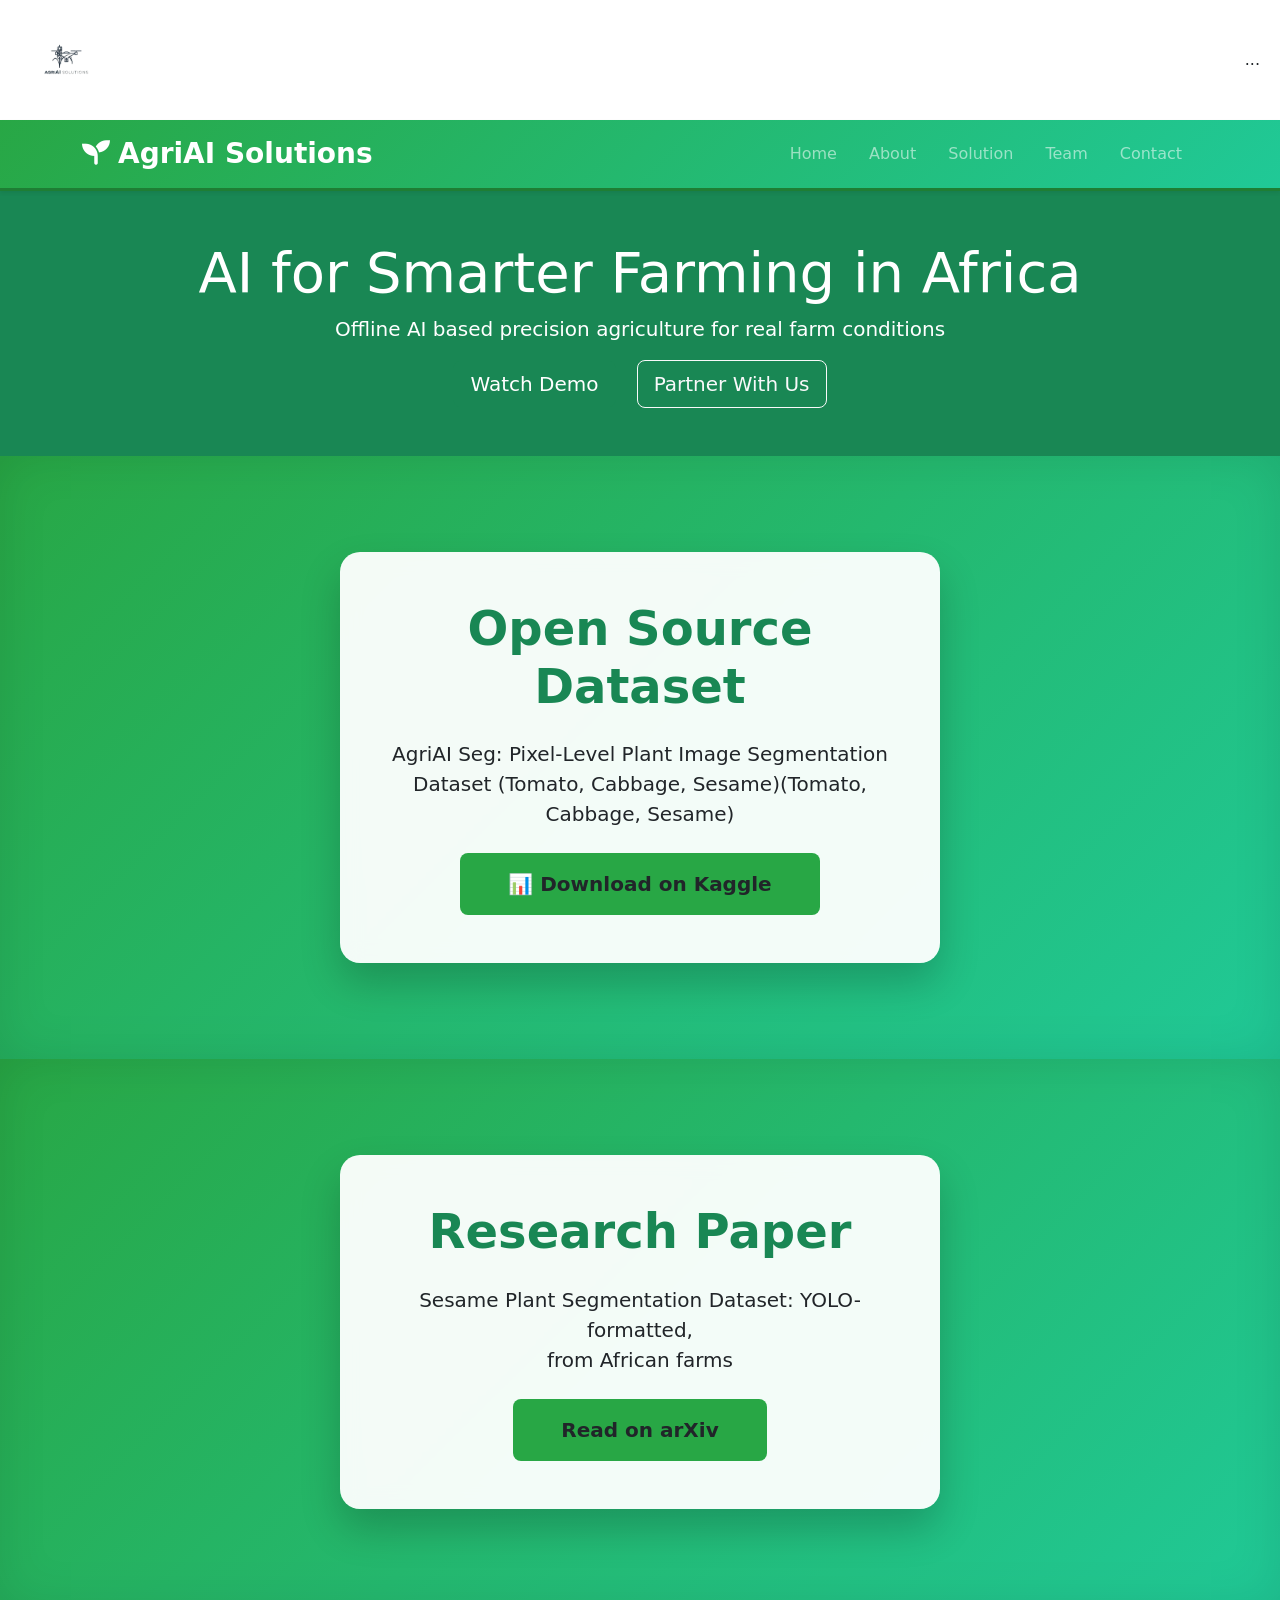
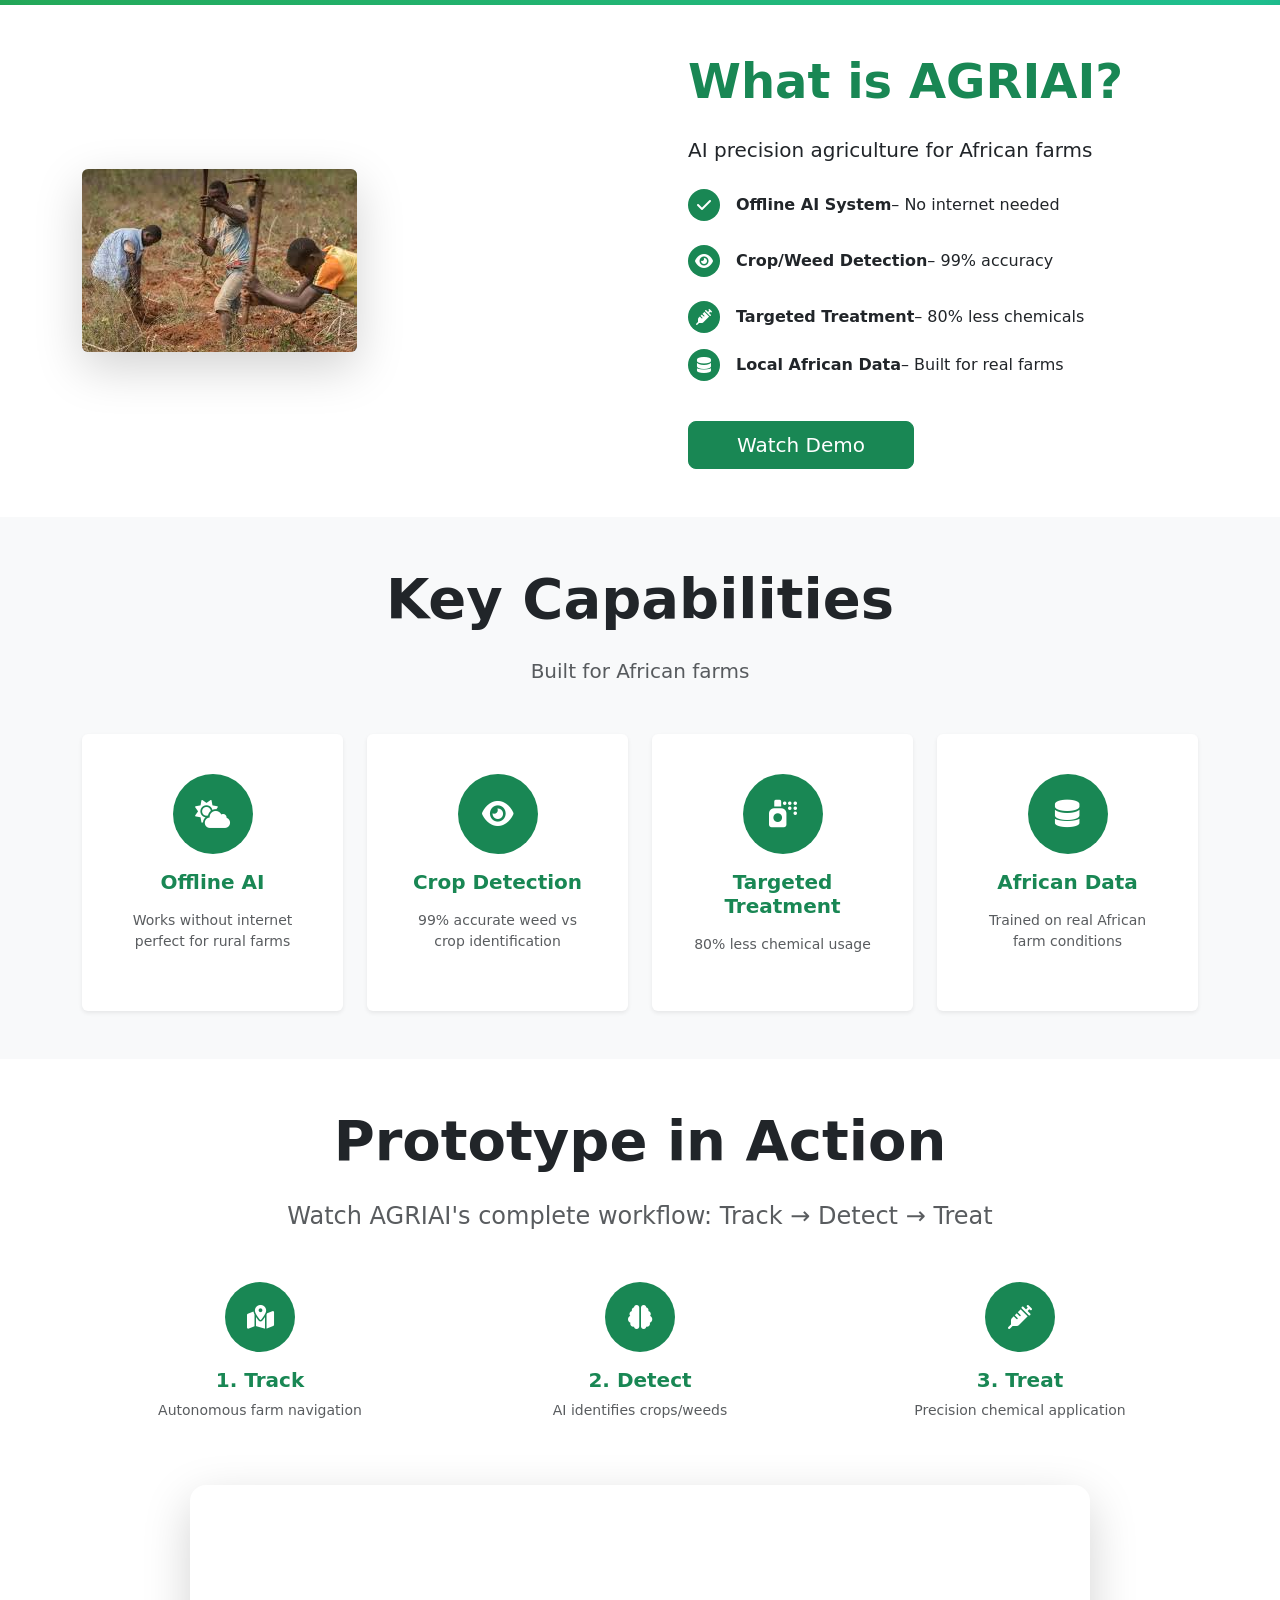
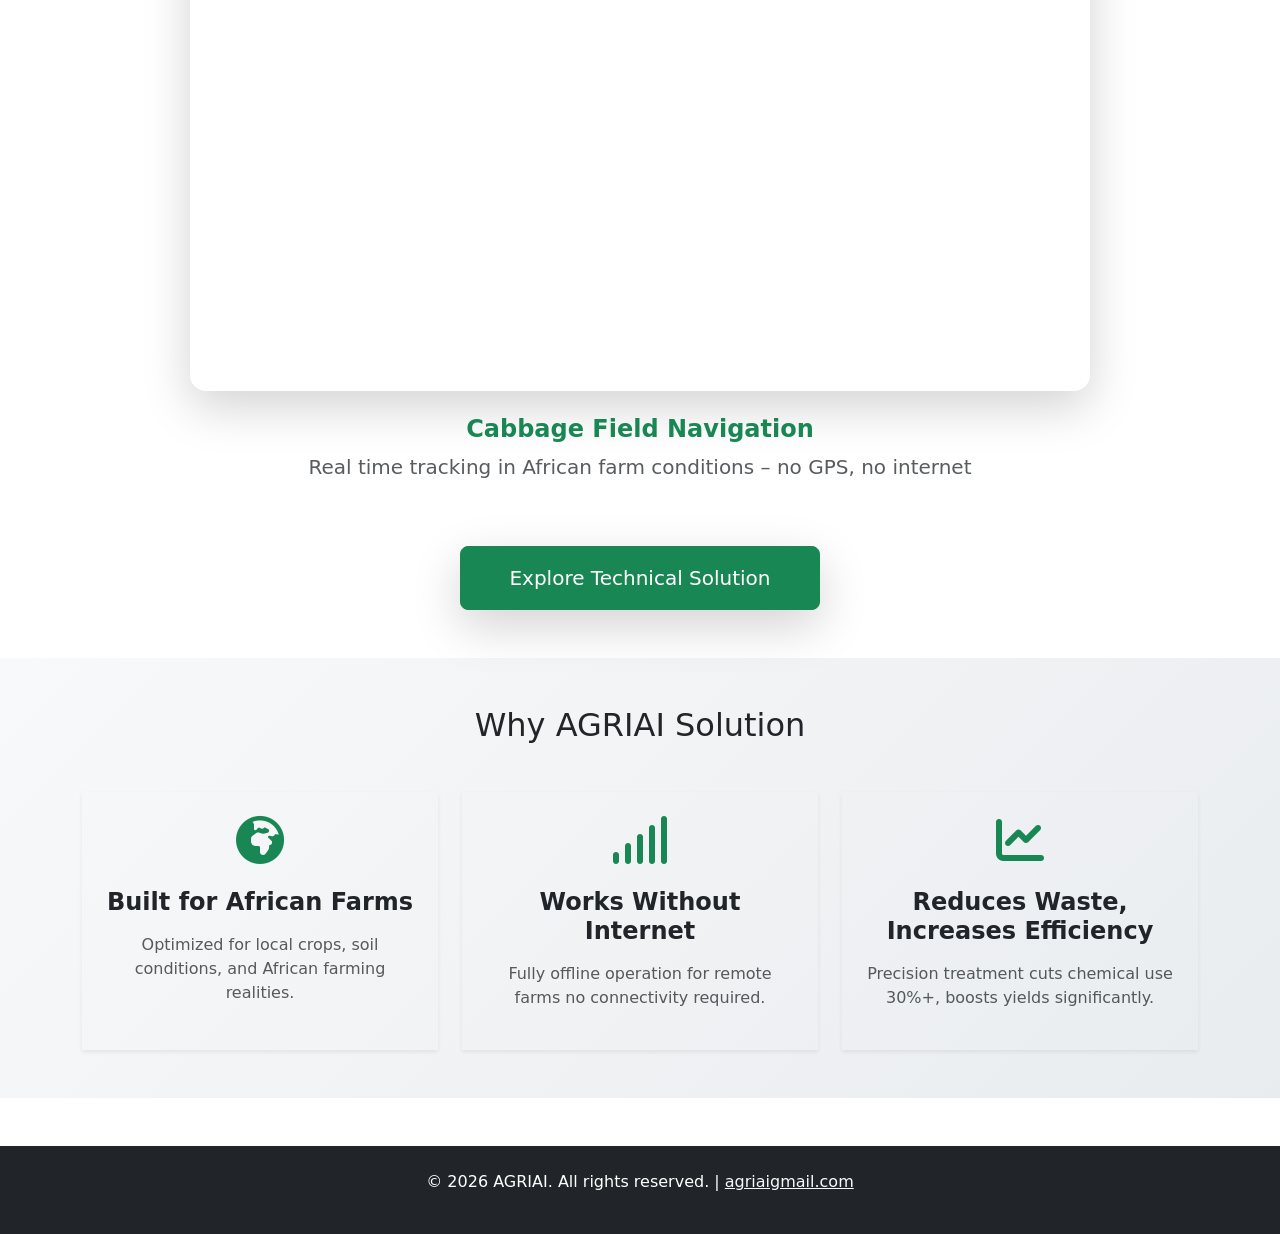
==== commit 4e0d8dee: "Update dataset description to reflect African farms" ====
--- a/Index.html
+++ b/Index.html
@@ -112,7 +112,7 @@
   <div class="container py-5">
     <div class="dataset-card mx-auto" style="max-width: 600px;">
       <h2 class="display-5 fw-bold mb-4 text-success">Research Paper</h2>
-      <p class="lead mb-4">Sesame Plant Segmentation Dataset: YOLO-formatted, 82% recall<br><strong></strong> from Nigerian farms</p>
+      <p class="lead mb-4">Sesame Plant Segmentation Dataset: YOLO-formatted, <br><strong></strong> from African farms</p>
       <a href="
 https://arxiv.org/abs/2601.07970" class="btn btn-kaggle btn-lg px-5 py-3" target="_blank">
         Read on arXiv
@@ -356,4 +356,4 @@
 </html>
 </html>
 </body>
-</html>+</html>
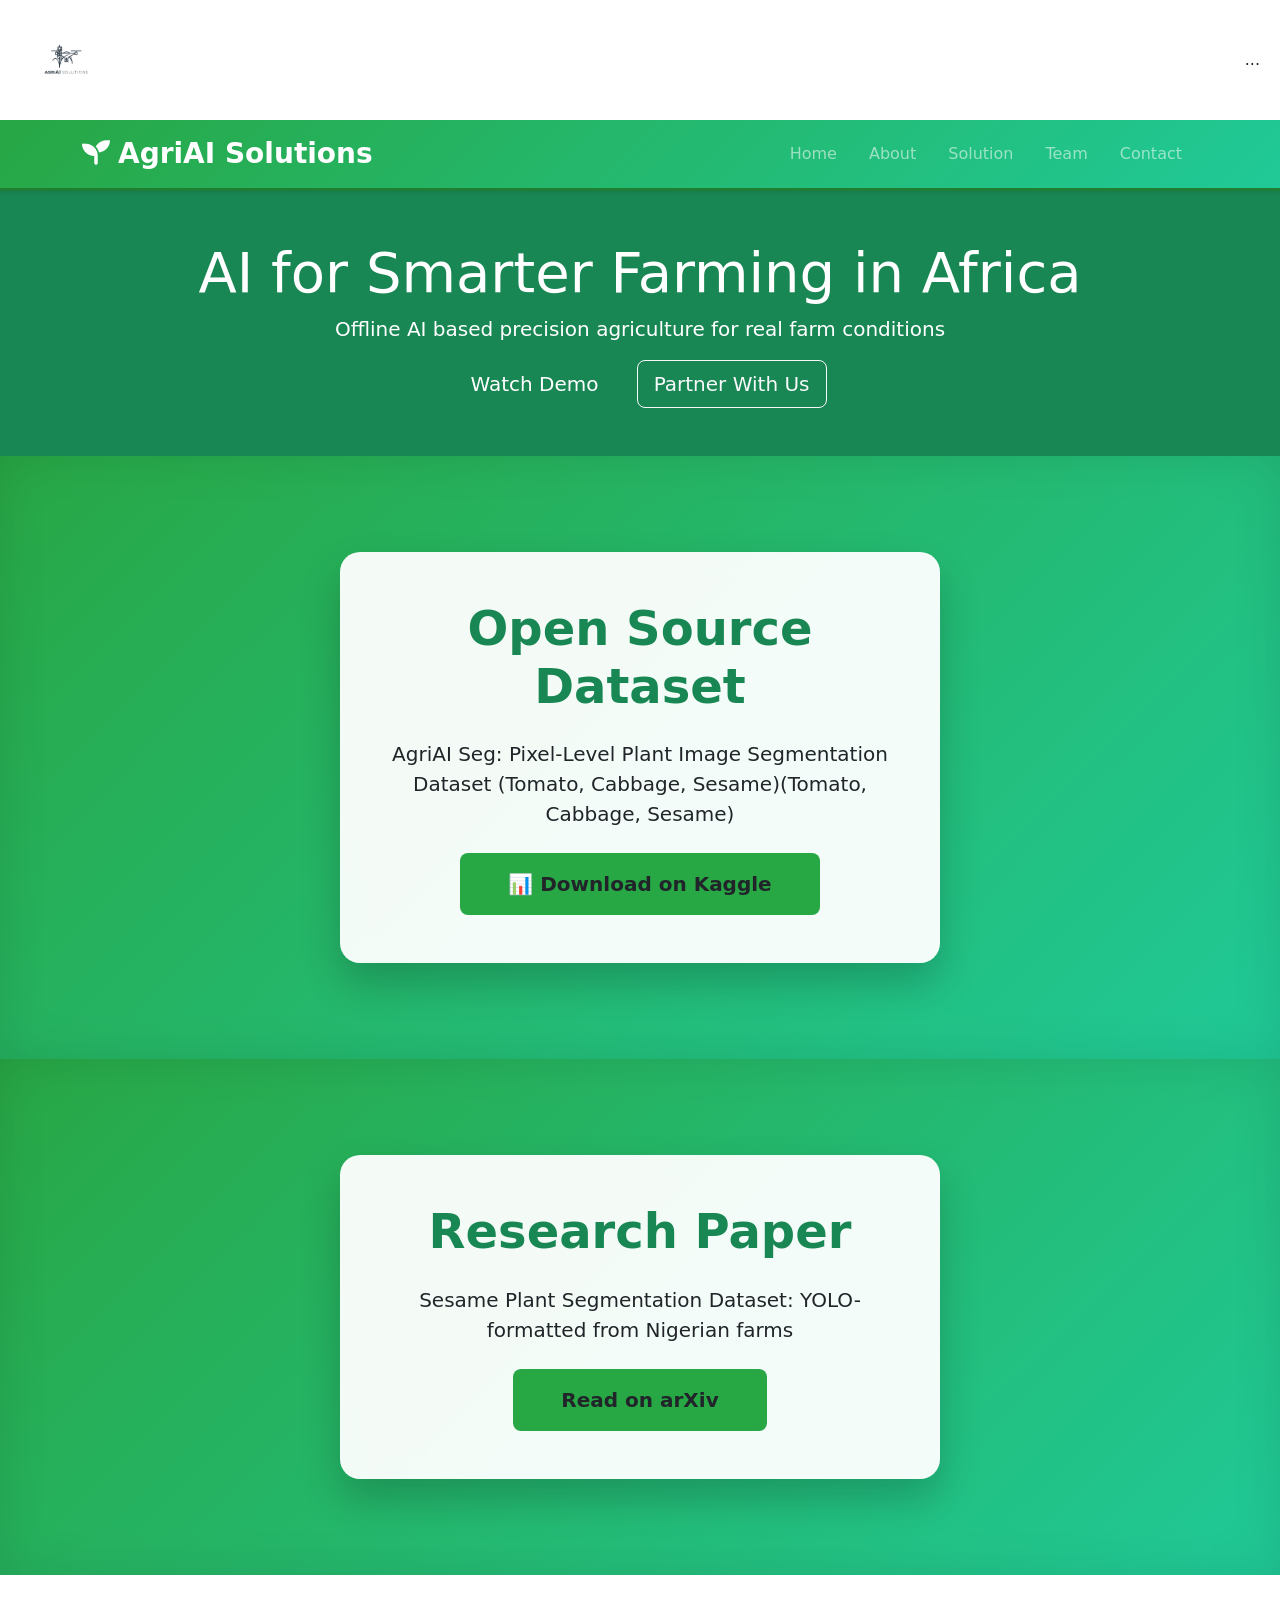
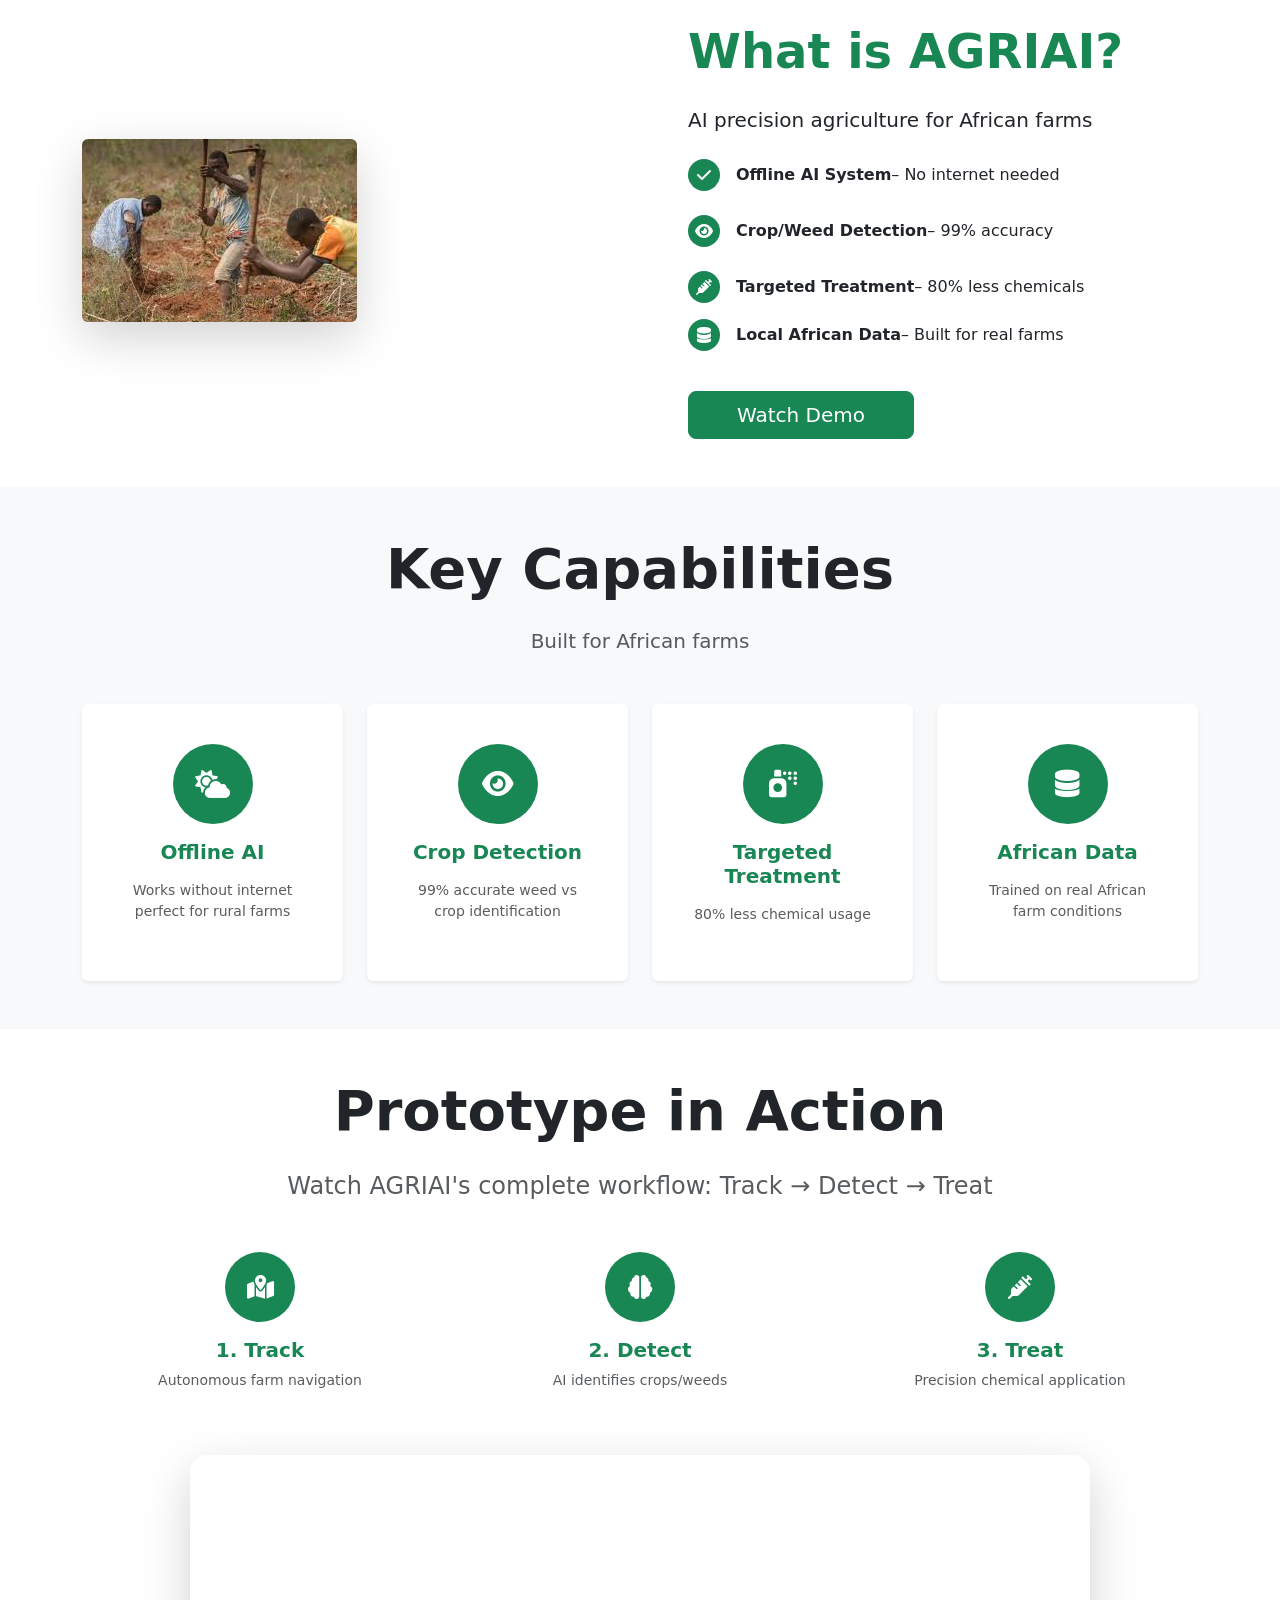
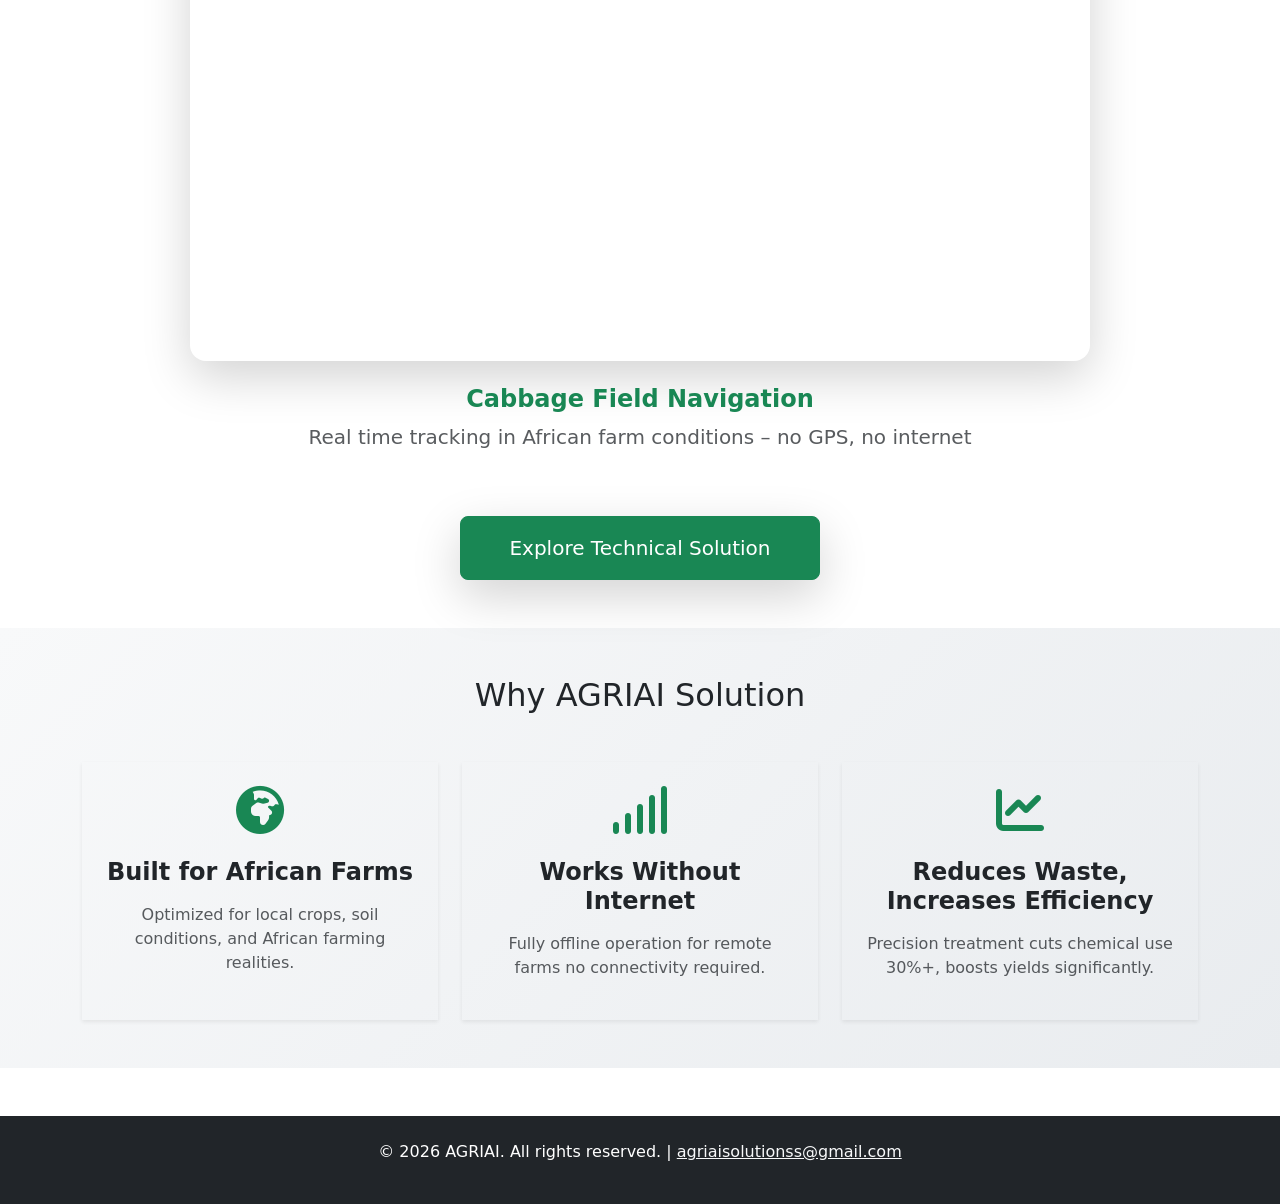
==== commit 27eb637d: "Remove team.html" ====
--- a/Index.html
+++ b/Index.html
@@ -112,9 +112,8 @@
   <div class="container py-5">
     <div class="dataset-card mx-auto" style="max-width: 600px;">
       <h2 class="display-5 fw-bold mb-4 text-success">Research Paper</h2>
-      <p class="lead mb-4">Sesame Plant Segmentation Dataset: YOLO-formatted, <br><strong></strong> from African farms</p>
-      <a href="
-https://arxiv.org/abs/2601.07970" class="btn btn-kaggle btn-lg px-5 py-3" target="_blank">
+      <p class="lead mb-4">Sesame Plant Segmentation Dataset: YOLO-formatted from Nigerian farms</p>
+      <a href="https://arxiv.org/abs/2601.07970" class="btn btn-kaggle btn-lg px-5 py-3" target="_blank">
         Read on arXiv
       </a>
       
@@ -286,7 +285,7 @@
       <div class="col-lg-10">
         <div class="video-container shadow-lg rounded-4 overflow-hidden mx-auto" style="max-width: 900px;">
           <div class="ratio ratio-16x9">
-            <iframe src"https://youtu.be/qdb8jlCq48s?si=jYb78cf3N_MJBEhW" 
+            <iframe src="https://www.youtube.com/embed/qdb8jlCq48s" 
                     title="AGRIAI Cabbage Field Tracking" 
                     allowfullscreen 
                     loading="lazy"></iframe>
@@ -346,7 +345,7 @@
 </body>
     <!-- Footer -->
     <footer class="bg-dark text-white text-center py-4 mt-5">
-        <p>&copy; 2026 AGRIAI. All rights reserved. | <a href="mailto:agriaigmail.com" class="text-light">agriaigmail.com</a></p>
+        <p>&copy; 2026 AGRIAI. All rights reserved. | <a href="mailto:agriaisolutionss@gmail.com" class="text-light"> agriaisolutionss@gmail.com</a></p>
     </footer>
 
     <!-- Bootstrap JS (CRITICAL for navbar mobile menu) -->
@@ -356,4 +355,4 @@
 </html>
 </html>
 </body>
-</html>
+</html>
